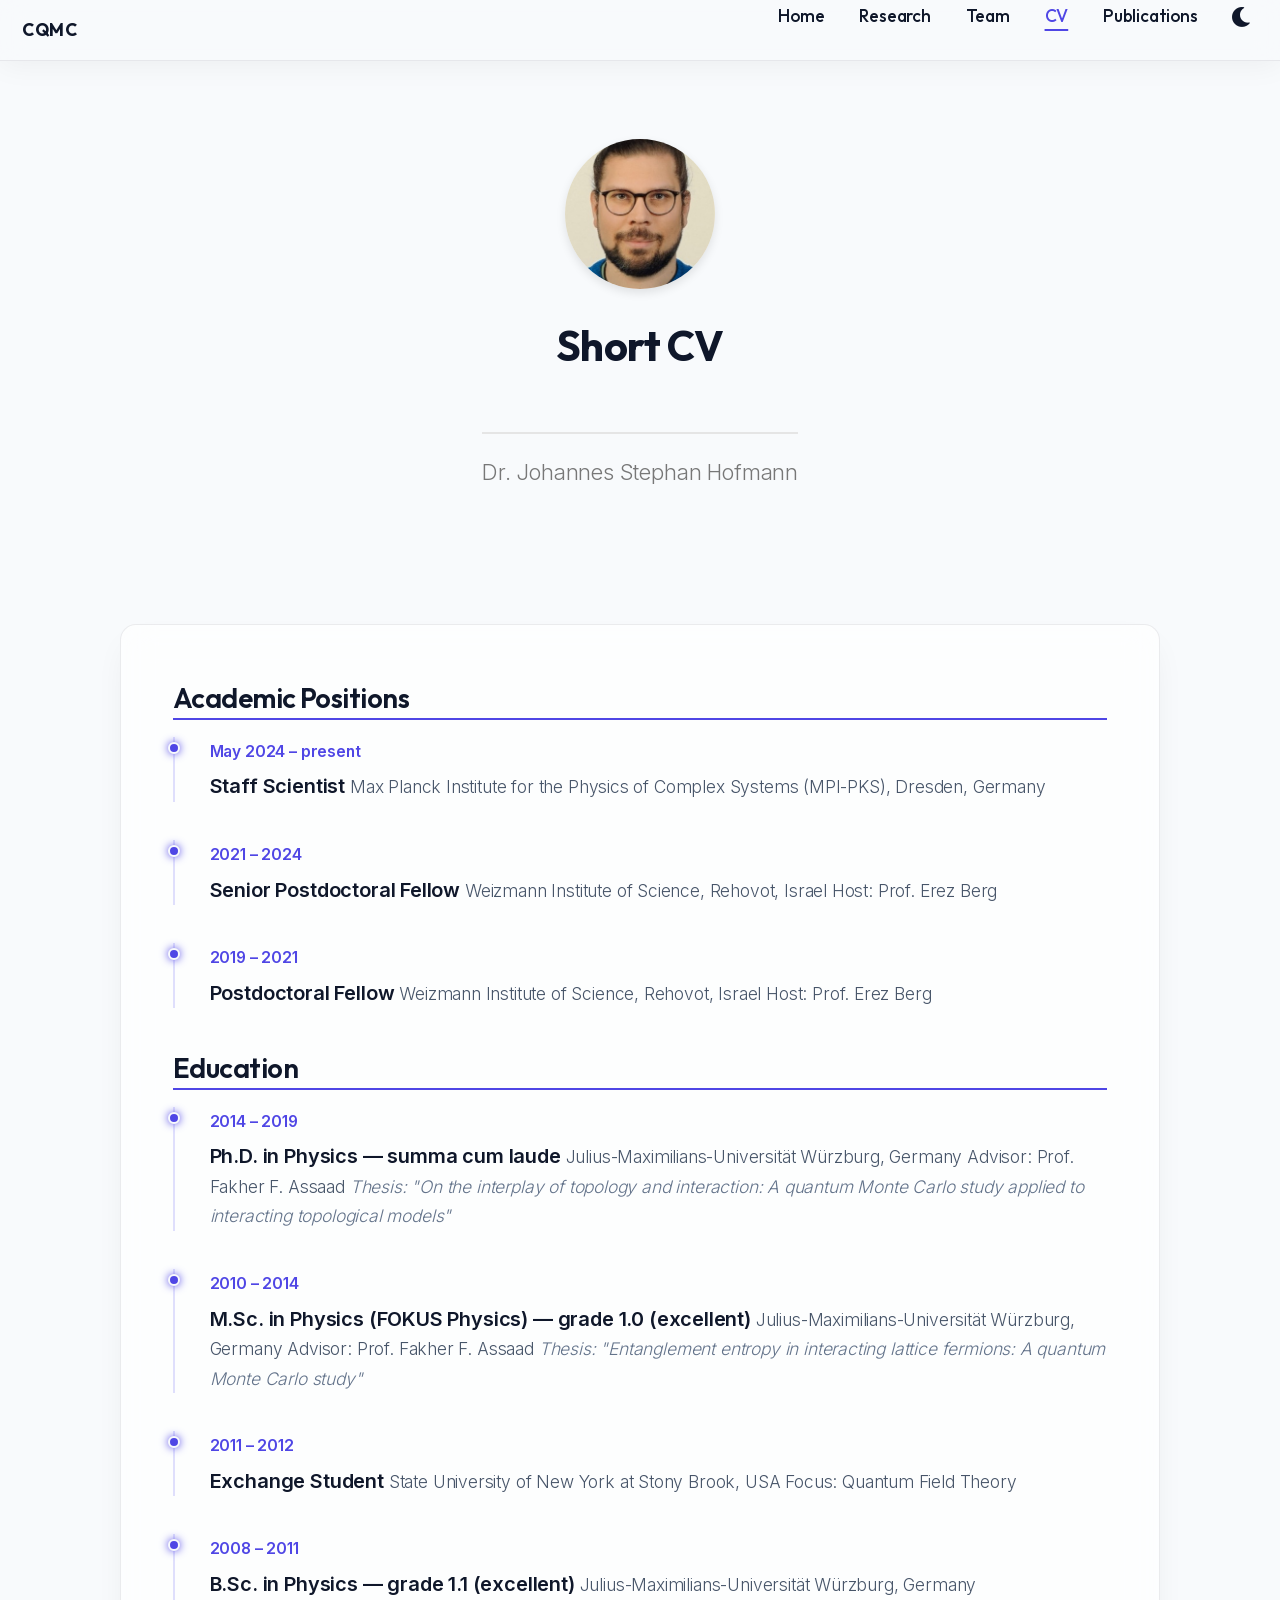
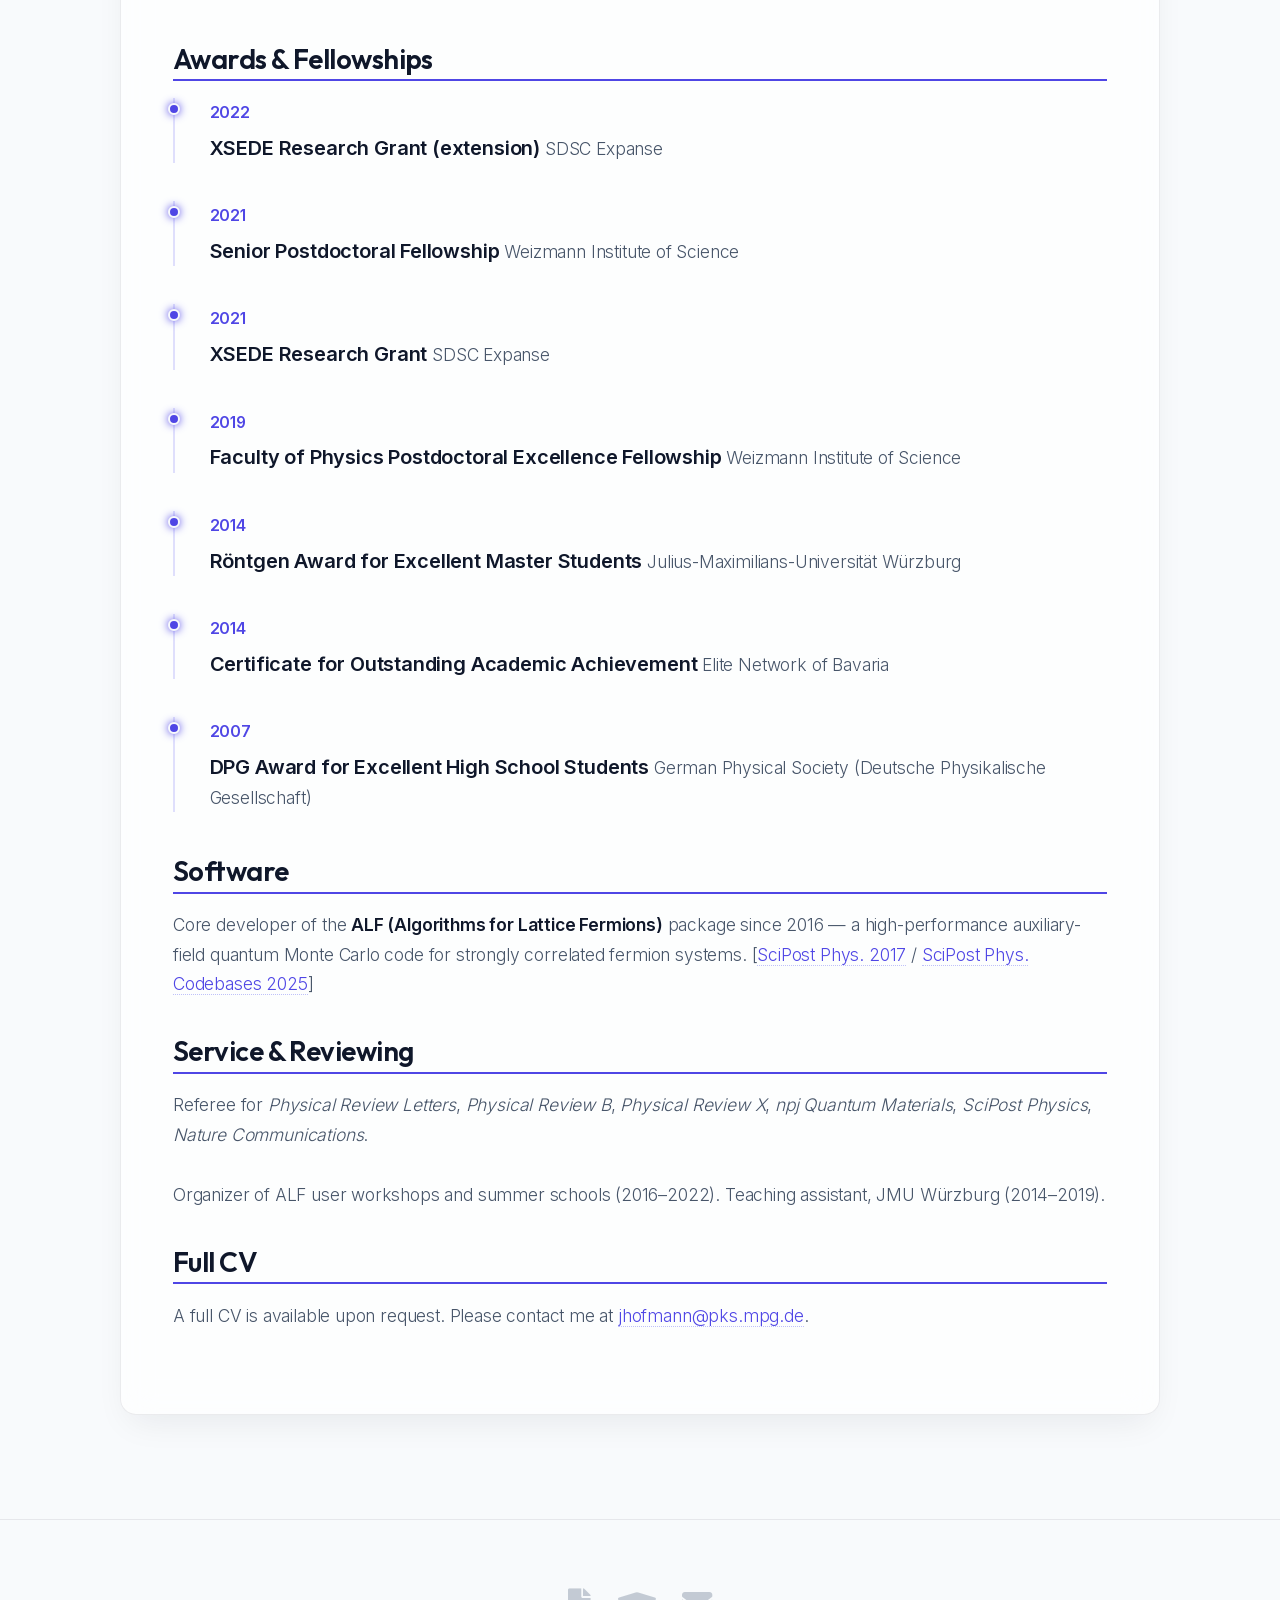
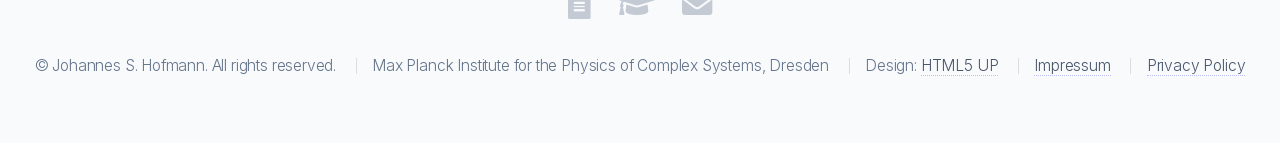
==== cv.html @ 29dae03a "Initial CQMC website" ====
<!DOCTYPE HTML>
<!--
	Alpha by HTML5 UP — adapted for CQMC Group website
-->
<html lang="en">

<head>
    <title>CV — CQMC Group</title>
    <meta charset="utf-8" />
    <meta name="viewport" content="width=device-width, initial-scale=1" />
    <meta name="description" content="Short CV of Dr. Johannes S. Hofmann, Staff Scientist at MPI-PKS Dresden." />
    <link rel="icon" href="images/favicon-32.png" sizes="32x32" />
    <link rel="icon" href="images/favicon-16.png" sizes="16x16" />
    <link rel="apple-touch-icon" href="images/apple-touch-icon.png" />

    <!-- Social preview. og:url and og:image must be ABSOLUTE, so this base has to
         be updated when the site moves to its final address (GitHub Pages). -->
    <link rel="canonical" href="https://www.pks.mpg.de/~jhofmann/cv.html" />
    <meta property="og:type" content="website" />
    <meta property="og:site_name" content="CQMC Group" />
    <meta property="og:locale" content="en_GB" />
    <meta property="og:title" content="CV — CQMC Group" />
    <meta property="og:description" content="Short CV of Dr. Johannes S. Hofmann, Staff Scientist at MPI-PKS Dresden." />
    <meta property="og:url" content="https://www.pks.mpg.de/~jhofmann/cv.html" />
    <meta property="og:image" content="https://www.pks.mpg.de/~jhofmann/images/og-preview.jpg" />
    <meta property="og:image:width" content="1200" />
    <meta property="og:image:height" content="630" />
    <meta property="og:image:alt" content="CQMC — Correlated Quantum Matter Computations, research group of Dr. Johannes S. Hofmann" />
    <meta name="twitter:card" content="summary_large_image" />
    <meta name="twitter:title" content="CV — CQMC Group" />
    <meta name="twitter:description" content="Short CV of Dr. Johannes S. Hofmann, Staff Scientist at MPI-PKS Dresden." />
    <meta name="twitter:image" content="https://www.pks.mpg.de/~jhofmann/images/og-preview.jpg" />

    <link rel="stylesheet" href="assets/css/main.css" />
    <link rel="stylesheet" href="assets/css/custom.css" />
    <script src="assets/js/theme-toggle.js"></script>
    <script src="assets/js/nav-active.js"></script>
</head>

<body class="is-preload">
    <div id="page-wrapper">

        <!-- Header -->
        <header id="header">
            <h1><a href="index.html">CQMC</a></h1>
            <nav id="nav">
                <ul>
                    <li><a href="index.html">Home</a></li>
                    <li><a href="research.html">Research</a></li>
                    <li><a href="team.html">Team</a></li>
                    <li><a href="cv.html">CV</a></li>
                    <li><a href="publications.html">Publications</a></li>
                    <li>
                        <button class="theme-toggle-btn" aria-label="Toggle Theme">
                            <span class="theme-toggle-icon icon solid fa-moon"></span>
                        </button>
                    </li>
                </ul>
            </nav>
        </header>

        <!-- Main -->
        <section id="main" class="container">

            <header class="major">
                <span class="image" style="width: 150px; height: 150px; border-radius: 50%; overflow: hidden; margin: 0 auto 1.5em auto; display: block; box-shadow: 0px 4px 10px rgba(0,0,0,0.1);">
                    <img src="images/Johannes-Hofmann.jpeg" alt="Dr. Johannes S. Hofmann" style="object-fit: cover; width: 100%; height: 100%;" />
                </span>
                <h2>Short CV</h2>
                <p>Dr. Johannes Stephan Hofmann</p>
            </header>

            <section class="box">

                <!-- Positions -->
                <div class="cv-section">
                    <h3>Academic Positions</h3>

                    <div class="cv-entry">
                        <span class="cv-year">May 2024 – present</span>
                        <div class="cv-entry-body">
                            <strong>Staff Scientist</strong>
                            <span>Max Planck Institute for the Physics of Complex Systems (MPI-PKS), Dresden,
                                Germany</span>
                        </div>
                    </div>

                    <div class="cv-entry">
                        <span class="cv-year">2021 – 2024</span>
                        <div class="cv-entry-body">
                            <strong>Senior Postdoctoral Fellow</strong>
                            <span>Weizmann Institute of Science, Rehovot, Israel</span>
                            <span>Host: Prof. Erez Berg</span>
                        </div>
                    </div>

                    <div class="cv-entry">
                        <span class="cv-year">2019 – 2021</span>
                        <div class="cv-entry-body">
                            <strong>Postdoctoral Fellow</strong>
                            <span>Weizmann Institute of Science, Rehovot, Israel</span>
                            <span>Host: Prof. Erez Berg</span>
                        </div>
                    </div>
                </div>

                <!-- Education -->
                <div class="cv-section">
                    <h3>Education</h3>

                    <div class="cv-entry">
                        <span class="cv-year">2014 – 2019</span>
                        <div class="cv-entry-body">
                            <strong>Ph.D. in Physics — summa cum laude</strong>
                            <span>Julius-Maximilians-Universität Würzburg, Germany</span>
                            <span>Advisor: Prof. Fakher F. Assaad</span>
                            <em>Thesis: "On the interplay of topology and interaction: A quantum Monte Carlo study
                                applied to interacting topological models"</em>
                        </div>
                    </div>

                    <div class="cv-entry">
                        <span class="cv-year">2010 – 2014</span>
                        <div class="cv-entry-body">
                            <strong>M.Sc. in Physics (FOKUS Physics) — grade 1.0 (excellent)</strong>
                            <span>Julius-Maximilians-Universität Würzburg, Germany</span>
                            <span>Advisor: Prof. Fakher F. Assaad</span>
                            <em>Thesis: "Entanglement entropy in interacting lattice fermions: A quantum Monte Carlo
                                study"</em>
                        </div>
                    </div>

                    <div class="cv-entry">
                        <span class="cv-year">2011 – 2012</span>
                        <div class="cv-entry-body">
                            <strong>Exchange Student</strong>
                            <span>State University of New York at Stony Brook, USA</span>
                            <span>Focus: Quantum Field Theory</span>
                        </div>
                    </div>

                    <div class="cv-entry">
                        <span class="cv-year">2008 – 2011</span>
                        <div class="cv-entry-body">
                            <strong>B.Sc. in Physics — grade 1.1 (excellent)</strong>
                            <span>Julius-Maximilians-Universität Würzburg, Germany</span>
                        </div>
                    </div>
                </div>

                <!-- Awards & Fellowships -->
                <div class="cv-section">
                    <h3>Awards &amp; Fellowships</h3>

                    <div class="cv-entry">
                        <span class="cv-year">2022</span>
                        <div class="cv-entry-body">
                            <strong>XSEDE Research Grant (extension)</strong>
                            <span>SDSC Expanse</span>
                        </div>
                    </div>

                    <div class="cv-entry">
                        <span class="cv-year">2021</span>
                        <div class="cv-entry-body">
                            <strong>Senior Postdoctoral Fellowship</strong>
                            <span>Weizmann Institute of Science</span>
                        </div>
                    </div>

                    <div class="cv-entry">
                        <span class="cv-year">2021</span>
                        <div class="cv-entry-body">
                            <strong>XSEDE Research Grant</strong>
                            <span>SDSC Expanse</span>
                        </div>
                    </div>

                    <div class="cv-entry">
                        <span class="cv-year">2019</span>
                        <div class="cv-entry-body">
                            <strong>Faculty of Physics Postdoctoral Excellence Fellowship</strong>
                            <span>Weizmann Institute of Science</span>
                        </div>
                    </div>

                    <div class="cv-entry">
                        <span class="cv-year">2014</span>
                        <div class="cv-entry-body">
                            <strong>Röntgen Award for Excellent Master Students</strong>
                            <span>Julius-Maximilians-Universität Würzburg</span>
                        </div>
                    </div>

                    <div class="cv-entry">
                        <span class="cv-year">2014</span>
                        <div class="cv-entry-body">
                            <strong>Certificate for Outstanding Academic Achievement</strong>
                            <span>Elite Network of Bavaria</span>
                        </div>
                    </div>

                    <div class="cv-entry">
                        <span class="cv-year">2007</span>
                        <div class="cv-entry-body">
                            <strong>DPG Award for Excellent High School Students</strong>
                            <span>German Physical Society (Deutsche Physikalische Gesellschaft)</span>
                        </div>
                    </div>
                </div>

                <!-- Software -->
                <div class="cv-section">
                    <h3>Software</h3>
                    <p>Core developer of the <strong>ALF (Algorithms for Lattice Fermions)</strong> package since 2016 —
                        a high-performance auxiliary-field quantum Monte Carlo code for strongly correlated fermion
                        systems.
                        [<a href="https://arxiv.org/abs/1704.00131" target="_blank">SciPost Phys. 2017</a> / <a
                            href="https://arxiv.org/abs/2012.11914" target="_blank">SciPost Phys. Codebases 2025</a>]
                    </p>
                </div>

                <!-- Service -->
                <div class="cv-section">
                    <h3>Service &amp; Reviewing</h3>
                    <p>Referee for <em>Physical Review Letters</em>, <em>Physical Review B</em>, <em>Physical Review
                            X</em>, <em>npj Quantum Materials</em>, <em>SciPost Physics</em>, <em>Nature
                            Communications</em>.</p>
                    <p>Organizer of ALF user workshops and summer schools (2016–2022). Teaching assistant, JMU Würzburg
                        (2014–2019).</p>
                </div>

                <!-- Full CV -->
                <div class="cv-section">
                    <h3>Full CV</h3>
                    <p>A full CV is available upon request. Please contact me at <a
                            href="mailto:jhofmann@pks.mpg.de">jhofmann@pks.mpg.de</a>.</p>
                </div>

            </section>

        </section>

        <!-- Footer -->
        <footer id="footer">
            <ul class="icons">
                <li><a href="https://arxiv.org/a/hofmann_j_2"
                        class="icon solid fa-file-alt" target="_blank"><span class="label">arXiv</span></a></li>
                <li><a href="https://scholar.google.com/citations?user=z5p5AsgAAAAJ"
                        class="icon solid fa-graduation-cap" target="_blank"><span class="label">Google
                            Scholar</span></a></li>
                <li><a href="mailto:jhofmann@pks.mpg.de" class="icon solid fa-envelope"><span
                            class="label">Email</span></a></li>
            </ul>
            <ul class="copyright">
                <li>&copy; Johannes S. Hofmann. All rights reserved.</li>
                <li>Max Planck Institute for the Physics of Complex Systems, Dresden</li>
                <li>Design: <a href="https://html5up.net">HTML5 UP</a></li>
                <li><a href="impressum.html">Impressum</a></li>
                <li><a href="privacy.html">Privacy Policy</a></li>
            </ul>
        </footer>

    </div>

    <!-- Scripts -->
    <script src="assets/js/jquery.min.js"></script>
    <script src="assets/js/jquery.dropotron.min.js"></script>
    <script src="assets/js/jquery.scrollex.min.js"></script>
    <script src="assets/js/browser.min.js"></script>
    <script src="assets/js/breakpoints.min.js"></script>
    <script src="assets/js/util.js"></script>
    <script src="assets/js/main.js"></script>

</body>

</html>
---- assets/css/main.css ----
@import url("fontawesome-all.min.css");
/* Source Sans Pro import removed: it was declared only on `body` below, which
   custom.css overrides with `font-family: 'Inter' !important`, so the font never
   rendered. The remote request leaked visitor IPs to Google for nothing. */

/*
	Alpha by HTML5 UP
	html5up.net | @ajlkn
	Free for personal and commercial use under the CCA 3.0 license (html5up.net/license)
*/

/* Reset */

/* Based on meyerweb.com/eric/tools/css/reset (v2.0 | 20110126 | License: public domain) */

	html, body, div, span, applet, object,
	iframe, h1, h2, h3, h4, h5, h6, p, blockquote,
	pre, a, abbr, acronym, address, big, cite,
	code, del, dfn, em, img, ins, kbd, q, s, samp,
	small, strike, strong, sub, sup, tt, var, b,
	u, i, center, dl, dt, dd, ol, ul, li, fieldset,
	form, label, legend, table, caption, tbody,
	tfoot, thead, tr, th, td, article, aside,
	canvas, details, embed, figure, figcaption,
	footer, header, hgroup, menu, nav, output, ruby,
	section, summary, time, mark, audio, video {
		margin: 0;
		padding: 0;
		border: 0;
		font-size: 100%;
		font: inherit;
		vertical-align: baseline;
	}

	article, aside, details, figcaption, figure,
	footer, header, hgroup, menu, nav, section {
		display: block;
	}

	body {
		line-height: 1;
	}

	ol, ul {
		list-style: none;
	}

	blockquote, q {
		quotes: none;
	}

		blockquote:before, blockquote:after, q:before, q:after {
			content: '';
			content: none;
		}

	table {
		border-collapse: collapse;
		border-spacing: 0;
	}

	body {
		-webkit-text-size-adjust: none;
	}

	mark {
		background-color: transparent;
		color: inherit;
	}

	input::-moz-focus-inner {
		border: 0;
		padding: 0;
	}

	input, select, textarea {
		-moz-appearance: none;
		-webkit-appearance: none;
		-ms-appearance: none;
		appearance: none;
	}

/* Basic */

	@-ms-viewport {
		width: device-width;
	}

	body {
		-ms-overflow-style: scrollbar;
	}

	@media screen and (max-width: 480px) {

		html, body {
			min-width: 320px;
		}

	}

	html {
		box-sizing: border-box;
	}

	*, *:before, *:after {
		box-sizing: inherit;
	}

	body {
		background: #f5f5f5;
	}

	body, input, select, textarea {
		color: #777;
		font-family: "Source Sans Pro", sans-serif;
		font-size: 16pt;
		font-weight: 300;
		line-height: 1.65em;
		letter-spacing: -0.015em;
	}

	a {
		-moz-transition: color 0.2s ease-in-out, border-bottom-color 0.2s ease-in-out;
		-webkit-transition: color 0.2s ease-in-out, border-bottom-color 0.2s ease-in-out;
		-ms-transition: color 0.2s ease-in-out, border-bottom-color 0.2s ease-in-out;
		transition: color 0.2s ease-in-out, border-bottom-color 0.2s ease-in-out;
		border-bottom: dotted 1px;
		color: #e89980;
		text-decoration: none;
	}

		a:hover {
			border-bottom-color: transparent;
		}

	strong, b {
		color: #646464;
		font-weight: 400;
	}

	em, i {
		font-style: italic;
	}

	p {
		margin: 0 0 2em 0;
	}

	h1, h2, h3, h4, h5, h6 {
		color: #646464;
		font-weight: 300;
		line-height: 1em;
		margin: 0 0 0.5em 0;
	}

		h1 a, h2 a, h3 a, h4 a, h5 a, h6 a {
			color: inherit;
			text-decoration: none;
		}

	h2 {
		font-size: 2.25em;
		line-height: 1.5em;
		letter-spacing: -0.035em;
	}

	h3 {
		font-size: 1.75em;
		line-height: 1.5em;
		letter-spacing: -0.025em;
	}

	h4 {
		font-size: 1.1em;
		line-height: 1.5em;
		letter-spacing: 0;
	}

	h5 {
		font-size: 0.9em;
		line-height: 1.5em;
		letter-spacing: 0;
	}

	h6 {
		font-size: 0.7em;
		line-height: 1.5em;
		letter-spacing: 0;
	}

	sub {
		font-size: 0.8em;
		position: relative;
		top: 0.5em;
	}

	sup {
		font-size: 0.8em;
		position: relative;
		top: -0.5em;
	}

	hr {
		border: 0;
		border-bottom: solid 2px #e5e5e5;
		margin: 2em 0;
	}

		hr.major {
			margin: 3em 0;
		}

	blockquote {
		border-left: solid 4px #e5e5e5;
		font-style: italic;
		margin: 0 0 2em 0;
		padding: 0.5em 0 0.5em 2em;
	}

	pre {
		-webkit-overflow-scrolling: touch;
		background: #f8f8f8;
		border-radius: 6px;
		border: solid 1px #e5e5e5;
		font-family: monospace;
		font-size: 0.9em;
		line-height: 1.75em;
		margin: 0 0 2em 0;
		overflow-x: auto;
		padding: 1em 1.5em;
	}

	code {
		background: #f8f8f8;
		border-radius: 6px;
		border: solid 1px #e5e5e5;
		font-family: monospace;
		font-size: 0.9em;
		margin: 0 0.25em;
		padding: 0.25em 0.65em;
	}

	.align-left {
		text-align: left;
	}

	.align-center {
		text-align: center;
	}

	.align-right {
		text-align: right;
	}

/* Row */

	.row {
		display: flex;
		flex-wrap: wrap;
		box-sizing: border-box;
		align-items: stretch;
	}

		.row > * {
			box-sizing: border-box;
		}

		.row.gtr-uniform > * > :last-child {
			margin-bottom: 0;
		}

		.row.aln-left {
			justify-content: flex-start;
		}

		.row.aln-center {
			justify-content: center;
		}

		.row.aln-right {
			justify-content: flex-end;
		}

		.row.aln-top {
			align-items: flex-start;
		}

		.row.aln-middle {
			align-items: center;
		}

		.row.aln-bottom {
			align-items: flex-end;
		}

		.row > .imp {
			order: -1;
		}

		.row > .col-1 {
			width: 8.33333%;
		}

		.row > .off-1 {
			margin-left: 8.33333%;
		}

		.row > .col-2 {
			width: 16.66667%;
		}

		.row > .off-2 {
			margin-left: 16.66667%;
		}

		.row > .col-3 {
			width: 25%;
		}

		.row > .off-3 {
			margin-left: 25%;
		}

		.row > .col-4 {
			width: 33.33333%;
		}

		.row > .off-4 {
			margin-left: 33.33333%;
		}

		.row > .col-5 {
			width: 41.66667%;
		}

		.row > .off-5 {
			margin-left: 41.66667%;
		}

		.row > .col-6 {
			width: 50%;
		}

		.row > .off-6 {
			margin-left: 50%;
		}

		.row > .col-7 {
			width: 58.33333%;
		}

		.row > .off-7 {
			margin-left: 58.33333%;
		}

		.row > .col-8 {
			width: 66.66667%;
		}

		.row > .off-8 {
			margin-left: 66.66667%;
		}

		.row > .col-9 {
			width: 75%;
		}

		.row > .off-9 {
			margin-left: 75%;
		}

		.row > .col-10 {
			width: 83.33333%;
		}

		.row > .off-10 {
			margin-left: 83.33333%;
		}

		.row > .col-11 {
			width: 91.66667%;
		}

		.row > .off-11 {
			margin-left: 91.66667%;
		}

		.row > .col-12 {
			width: 100%;
		}

		.row > .off-12 {
			margin-left: 100%;
		}

		.row.gtr-0 {
			margin-top: 0;
			margin-left: 0em;
		}

			.row.gtr-0 > * {
				padding: 0 0 0 0em;
			}

			.row.gtr-0.gtr-uniform {
				margin-top: 0em;
			}

				.row.gtr-0.gtr-uniform > * {
					padding-top: 0em;
				}

		.row.gtr-25 {
			margin-top: 0;
			margin-left: -0.5em;
		}

			.row.gtr-25 > * {
				padding: 0 0 0 0.5em;
			}

			.row.gtr-25.gtr-uniform {
				margin-top: -0.5em;
			}

				.row.gtr-25.gtr-uniform > * {
					padding-top: 0.5em;
				}

		.row.gtr-50 {
			margin-top: 0;
			margin-left: -1em;
		}

			.row.gtr-50 > * {
				padding: 0 0 0 1em;
			}

			.row.gtr-50.gtr-uniform {
				margin-top: -1em;
			}

				.row.gtr-50.gtr-uniform > * {
					padding-top: 1em;
				}

		.row {
			margin-top: 0;
			margin-left: -2em;
		}

			.row > * {
				padding: 0 0 0 2em;
			}

			.row.gtr-uniform {
				margin-top: -2em;
			}

				.row.gtr-uniform > * {
					padding-top: 2em;
				}

		.row.gtr-150 {
			margin-top: 0;
			margin-left: -3em;
		}

			.row.gtr-150 > * {
				padding: 0 0 0 3em;
			}

			.row.gtr-150.gtr-uniform {
				margin-top: -3em;
			}

				.row.gtr-150.gtr-uniform > * {
					padding-top: 3em;
				}

		.row.gtr-200 {
			margin-top: 0;
			margin-left: -4em;
		}

			.row.gtr-200 > * {
				padding: 0 0 0 4em;
			}

			.row.gtr-200.gtr-uniform {
				margin-top: -4em;
			}

				.row.gtr-200.gtr-uniform > * {
					padding-top: 4em;
				}

		@media screen and (max-width: 1680px) {

			.row {
				display: flex;
				flex-wrap: wrap;
				box-sizing: border-box;
				align-items: stretch;
			}

				.row > * {
					box-sizing: border-box;
				}

				.row.gtr-uniform > * > :last-child {
					margin-bottom: 0;
				}

				.row.aln-left {
					justify-content: flex-start;
				}

				.row.aln-center {
					justify-content: center;
				}

				.row.aln-right {
					justify-content: flex-end;
				}

				.row.aln-top {
					align-items: flex-start;
				}

				.row.aln-middle {
					align-items: center;
				}

				.row.aln-bottom {
					align-items: flex-end;
				}

				.row > .imp-wide {
					order: -1;
				}

				.row > .col-1-wide {
					width: 8.33333%;
				}

				.row > .off-1-wide {
					margin-left: 8.33333%;
				}

				.row > .col-2-wide {
					width: 16.66667%;
				}

				.row > .off-2-wide {
					margin-left: 16.66667%;
				}

				.row > .col-3-wide {
					width: 25%;
				}

				.row > .off-3-wide {
					margin-left: 25%;
				}

				.row > .col-4-wide {
					width: 33.33333%;
				}

				.row > .off-4-wide {
					margin-left: 33.33333%;
				}

				.row > .col-5-wide {
					width: 41.66667%;
				}

				.row > .off-5-wide {
					margin-left: 41.66667%;
				}

				.row > .col-6-wide {
					width: 50%;
				}

				.row > .off-6-wide {
					margin-left: 50%;
				}

				.row > .col-7-wide {
					width: 58.33333%;
				}

				.row > .off-7-wide {
					margin-left: 58.33333%;
				}

				.row > .col-8-wide {
					width: 66.66667%;
				}

				.row > .off-8-wide {
					margin-left: 66.66667%;
				}

				.row > .col-9-wide {
					width: 75%;
				}

				.row > .off-9-wide {
					margin-left: 75%;
				}

				.row > .col-10-wide {
					width: 83.33333%;
				}

				.row > .off-10-wide {
					margin-left: 83.33333%;
				}

				.row > .col-11-wide {
					width: 91.66667%;
				}

				.row > .off-11-wide {
					margin-left: 91.66667%;
				}

				.row > .col-12-wide {
					width: 100%;
				}

				.row > .off-12-wide {
					margin-left: 100%;
				}

				.row.gtr-0 {
					margin-top: 0;
					margin-left: 0em;
				}

					.row.gtr-0 > * {
						padding: 0 0 0 0em;
					}

					.row.gtr-0.gtr-uniform {
						margin-top: 0em;
					}

						.row.gtr-0.gtr-uniform > * {
							padding-top: 0em;
						}

				.row.gtr-25 {
					margin-top: 0;
					margin-left: -0.5em;
				}

					.row.gtr-25 > * {
						padding: 0 0 0 0.5em;
					}

					.row.gtr-25.gtr-uniform {
						margin-top: -0.5em;
					}

						.row.gtr-25.gtr-uniform > * {
							padding-top: 0.5em;
						}

				.row.gtr-50 {
					margin-top: 0;
					margin-left: -1em;
				}

					.row.gtr-50 > * {
						padding: 0 0 0 1em;
					}

					.row.gtr-50.gtr-uniform {
						margin-top: -1em;
					}

						.row.gtr-50.gtr-uniform > * {
							padding-top: 1em;
						}

				.row {
					margin-top: 0;
					margin-left: -2em;
				}

					.row > * {
						padding: 0 0 0 2em;
					}

					.row.gtr-uniform {
						margin-top: -2em;
					}

						.row.gtr-uniform > * {
							padding-top: 2em;
						}

				.row.gtr-150 {
					margin-top: 0;
					margin-left: -3em;
				}

					.row.gtr-150 > * {
						padding: 0 0 0 3em;
					}

					.row.gtr-150.gtr-uniform {
						margin-top: -3em;
					}

						.row.gtr-150.gtr-uniform > * {
							padding-top: 3em;
						}

				.row.gtr-200 {
					margin-top: 0;
					margin-left: -4em;
				}

					.row.gtr-200 > * {
						padding: 0 0 0 4em;
					}

					.row.gtr-200.gtr-uniform {
						margin-top: -4em;
					}

						.row.gtr-200.gtr-uniform > * {
							padding-top: 4em;
						}

		}

		@media screen and (max-width: 1280px) {

			.row {
				display: flex;
				flex-wrap: wrap;
				box-sizing: border-box;
				align-items: stretch;
			}

				.row > * {
					box-sizing: border-box;
				}

				.row.gtr-uniform > * > :last-child {
					margin-bottom: 0;
				}

				.row.aln-left {
					justify-content: flex-start;
				}

				.row.aln-center {
					justify-content: center;
				}

				.row.aln-right {
					justify-content: flex-end;
				}

				.row.aln-top {
					align-items: flex-start;
				}

				.row.aln-middle {
					align-items: center;
				}

				.row.aln-bottom {
					align-items: flex-end;
				}

				.row > .imp-normal {
					order: -1;
				}

				.row > .col-1-normal {
					width: 8.33333%;
				}

				.row > .off-1-normal {
					margin-left: 8.33333%;
				}

				.row > .col-2-normal {
					width: 16.66667%;
				}

				.row > .off-2-normal {
					margin-left: 16.66667%;
				}

				.row > .col-3-normal {
					width: 25%;
				}

				.row > .off-3-normal {
					margin-left: 25%;
				}

				.row > .col-4-normal {
					width: 33.33333%;
				}

				.row > .off-4-normal {
					margin-left: 33.33333%;
				}

				.row > .col-5-normal {
					width: 41.66667%;
				}

				.row > .off-5-normal {
					margin-left: 41.66667%;
				}

				.row > .col-6-normal {
					width: 50%;
				}

				.row > .off-6-normal {
					margin-left: 50%;
				}

				.row > .col-7-normal {
					width: 58.33333%;
				}

				.row > .off-7-normal {
					margin-left: 58.33333%;
				}

				.row > .col-8-normal {
					width: 66.66667%;
				}

				.row > .off-8-normal {
					margin-left: 66.66667%;
				}

				.row > .col-9-normal {
					width: 75%;
				}

				.row > .off-9-normal {
					margin-left: 75%;
				}

				.row > .col-10-normal {
					width: 83.33333%;
				}

				.row > .off-10-normal {
					margin-left: 83.33333%;
				}

				.row > .col-11-normal {
					width: 91.66667%;
				}

				.row > .off-11-normal {
					margin-left: 91.66667%;
				}

				.row > .col-12-normal {
					width: 100%;
				}

				.row > .off-12-normal {
					margin-left: 100%;
				}

				.row.gtr-0 {
					margin-top: 0;
					margin-left: 0em;
				}

					.row.gtr-0 > * {
						padding: 0 0 0 0em;
					}

					.row.gtr-0.gtr-uniform {
						margin-top: 0em;
					}

						.row.gtr-0.gtr-uniform > * {
							padding-top: 0em;
						}

				.row.gtr-25 {
					margin-top: 0;
					margin-left: -0.5em;
				}

					.row.gtr-25 > * {
						padding: 0 0 0 0.5em;
					}

					.row.gtr-25.gtr-uniform {
						margin-top: -0.5em;
					}

						.row.gtr-25.gtr-uniform > * {
							padding-top: 0.5em;
						}

				.row.gtr-50 {
					margin-top: 0;
					margin-left: -1em;
				}

					.row.gtr-50 > * {
						padding: 0 0 0 1em;
					}

					.row.gtr-50.gtr-uniform {
						margin-top: -1em;
					}

						.row.gtr-50.gtr-uniform > * {
							padding-top: 1em;
						}

				.row {
					margin-top: 0;
					margin-left: -2em;
				}

					.row > * {
						padding: 0 0 0 2em;
					}

					.row.gtr-uniform {
						margin-top: -2em;
					}

						.row.gtr-uniform > * {
							padding-top: 2em;
						}

				.row.gtr-150 {
					margin-top: 0;
					margin-left: -3em;
				}

					.row.gtr-150 > * {
						padding: 0 0 0 3em;
					}

					.row.gtr-150.gtr-uniform {
						margin-top: -3em;
					}

						.row.gtr-150.gtr-uniform > * {
							padding-top: 3em;
						}

				.row.gtr-200 {
					margin-top: 0;
					margin-left: -4em;
				}

					.row.gtr-200 > * {
						padding: 0 0 0 4em;
					}

					.row.gtr-200.gtr-uniform {
						margin-top: -4em;
					}

						.row.gtr-200.gtr-uniform > * {
							padding-top: 4em;
						}

		}

		@media screen and (max-width: 980px) {

			.row {
				display: flex;
				flex-wrap: wrap;
				box-sizing: border-box;
				align-items: stretch;
			}

				.row > * {
					box-sizing: border-box;
				}

				.row.gtr-uniform > * > :last-child {
					margin-bottom: 0;
				}

				.row.aln-left {
					justify-content: flex-start;
				}

				.row.aln-center {
					justify-content: center;
				}

				.row.aln-right {
					justify-content: flex-end;
				}

				.row.aln-top {
					align-items: flex-start;
				}

				.row.aln-middle {
					align-items: center;
				}

				.row.aln-bottom {
					align-items: flex-end;
				}

				.row > .imp-narrow {
					order: -1;
				}

				.row > .col-1-narrow {
					width: 8.33333%;
				}

				.row > .off-1-narrow {
					margin-left: 8.33333%;
				}

				.row > .col-2-narrow {
					width: 16.66667%;
				}

				.row > .off-2-narrow {
					margin-left: 16.66667%;
				}

				.row > .col-3-narrow {
					width: 25%;
				}

				.row > .off-3-narrow {
					margin-left: 25%;
				}

				.row > .col-4-narrow {
					width: 33.33333%;
				}

				.row > .off-4-narrow {
					margin-left: 33.33333%;
				}

				.row > .col-5-narrow {
					width: 41.66667%;
				}

				.row > .off-5-narrow {
					margin-left: 41.66667%;
				}

				.row > .col-6-narrow {
					width: 50%;
				}

				.row > .off-6-narrow {
					margin-left: 50%;
				}

				.row > .col-7-narrow {
					width: 58.33333%;
				}

				.row > .off-7-narrow {
					margin-left: 58.33333%;
				}

				.row > .col-8-narrow {
					width: 66.66667%;
				}

				.row > .off-8-narrow {
					margin-left: 66.66667%;
				}

				.row > .col-9-narrow {
					width: 75%;
				}

				.row > .off-9-narrow {
					margin-left: 75%;
				}

				.row > .col-10-narrow {
					width: 83.33333%;
				}

				.row > .off-10-narrow {
					margin-left: 83.33333%;
				}

				.row > .col-11-narrow {
					width: 91.66667%;
				}

				.row > .off-11-narrow {
					margin-left: 91.66667%;
				}

				.row > .col-12-narrow {
					width: 100%;
				}

				.row > .off-12-narrow {
					margin-left: 100%;
				}

				.row.gtr-0 {
					margin-top: 0;
					margin-left: 0em;
				}

					.row.gtr-0 > * {
						padding: 0 0 0 0em;
					}

					.row.gtr-0.gtr-uniform {
						margin-top: 0em;
					}

						.row.gtr-0.gtr-uniform > * {
							padding-top: 0em;
						}

				.row.gtr-25 {
					margin-top: 0;
					margin-left: -0.5em;
				}

					.row.gtr-25 > * {
						padding: 0 0 0 0.5em;
					}

					.row.gtr-25.gtr-uniform {
						margin-top: -0.5em;
					}

						.row.gtr-25.gtr-uniform > * {
							padding-top: 0.5em;
						}

				.row.gtr-50 {
					margin-top: 0;
					margin-left: -1em;
				}

					.row.gtr-50 > * {
						padding: 0 0 0 1em;
					}

					.row.gtr-50.gtr-uniform {
						margin-top: -1em;
					}

						.row.gtr-50.gtr-uniform > * {
							padding-top: 1em;
						}

				.row {
					margin-top: 0;
					margin-left: -2em;
				}

					.row > * {
						padding: 0 0 0 2em;
					}

					.row.gtr-uniform {
						margin-top: -2em;
					}

						.row.gtr-uniform > * {
							padding-top: 2em;
						}

				.row.gtr-150 {
					margin-top: 0;
					margin-left: -3em;
				}

					.row.gtr-150 > * {
						padding: 0 0 0 3em;
					}

					.row.gtr-150.gtr-uniform {
						margin-top: -3em;
					}

						.row.gtr-150.gtr-uniform > * {
							padding-top: 3em;
						}

				.row.gtr-200 {
					margin-top: 0;
					margin-left: -4em;
				}

					.row.gtr-200 > * {
						padding: 0 0 0 4em;
					}

					.row.gtr-200.gtr-uniform {
						margin-top: -4em;
					}

						.row.gtr-200.gtr-uniform > * {
							padding-top: 4em;
						}

		}

		@media screen and (max-width: 840px) {

			.row {
				display: flex;
				flex-wrap: wrap;
				box-sizing: border-box;
				align-items: stretch;
			}

				.row > * {
					box-sizing: border-box;
				}

				.row.gtr-uniform > * > :last-child {
					margin-bottom: 0;
				}

				.row.aln-left {
					justify-content: flex-start;
				}

				.row.aln-center {
					justify-content: center;
				}

				.row.aln-right {
					justify-content: flex-end;
				}

				.row.aln-top {
					align-items: flex-start;
				}

				.row.aln-middle {
					align-items: center;
				}

				.row.aln-bottom {
					align-items: flex-end;
				}

				.row > .imp-narrower {
					order: -1;
				}

				.row > .col-1-narrower {
					width: 8.33333%;
				}

				.row > .off-1-narrower {
					margin-left: 8.33333%;
				}

				.row > .col-2-narrower {
					width: 16.66667%;
				}

				.row > .off-2-narrower {
					margin-left: 16.66667%;
				}

				.row > .col-3-narrower {
					width: 25%;
				}

				.row > .off-3-narrower {
					margin-left: 25%;
				}

				.row > .col-4-narrower {
					width: 33.33333%;
				}

				.row > .off-4-narrower {
					margin-left: 33.33333%;
				}

				.row > .col-5-narrower {
					width: 41.66667%;
				}

				.row > .off-5-narrower {
					margin-left: 41.66667%;
				}

				.row > .col-6-narrower {
					width: 50%;
				}

				.row > .off-6-narrower {
					margin-left: 50%;
				}

				.row > .col-7-narrower {
					width: 58.33333%;
				}

				.row > .off-7-narrower {
					margin-left: 58.33333%;
				}

				.row > .col-8-narrower {
					width: 66.66667%;
				}

				.row > .off-8-narrower {
					margin-left: 66.66667%;
				}

				.row > .col-9-narrower {
					width: 75%;
				}

				.row > .off-9-narrower {
					margin-left: 75%;
				}

				.row > .col-10-narrower {
					width: 83.33333%;
				}

				.row > .off-10-narrower {
					margin-left: 83.33333%;
				}

				.row > .col-11-narrower {
					width: 91.66667%;
				}

				.row > .off-11-narrower {
					margin-left: 91.66667%;
				}

				.row > .col-12-narrower {
					width: 100%;
				}

				.row > .off-12-narrower {
					margin-left: 100%;
				}

				.row.gtr-0 {
					margin-top: 0;
					margin-left: 0em;
				}

					.row.gtr-0 > * {
						padding: 0 0 0 0em;
					}

					.row.gtr-0.gtr-uniform {
						margin-top: 0em;
					}

						.row.gtr-0.gtr-uniform > * {
							padding-top: 0em;
						}

				.row.gtr-25 {
					margin-top: 0;
					margin-left: -0.5em;
				}

					.row.gtr-25 > * {
						padding: 0 0 0 0.5em;
					}

					.row.gtr-25.gtr-uniform {
						margin-top: -0.5em;
					}

						.row.gtr-25.gtr-uniform > * {
							padding-top: 0.5em;
						}

				.row.gtr-50 {
					margin-top: 0;
					margin-left: -1em;
				}

					.row.gtr-50 > * {
						padding: 0 0 0 1em;
					}

					.row.gtr-50.gtr-uniform {
						margin-top: -1em;
					}

						.row.gtr-50.gtr-uniform > * {
							padding-top: 1em;
						}

				.row {
					margin-top: 0;
					margin-left: -2em;
				}

					.row > * {
						padding: 0 0 0 2em;
					}

					.row.gtr-uniform {
						margin-top: -2em;
					}

						.row.gtr-uniform > * {
							padding-top: 2em;
						}

				.row.gtr-150 {
					margin-top: 0;
					margin-left: -3em;
				}

					.row.gtr-150 > * {
						padding: 0 0 0 3em;
					}

					.row.gtr-150.gtr-uniform {
						margin-top: -3em;
					}

						.row.gtr-150.gtr-uniform > * {
							padding-top: 3em;
						}

				.row.gtr-200 {
					margin-top: 0;
					margin-left: -4em;
				}

					.row.gtr-200 > * {
						padding: 0 0 0 4em;
					}

					.row.gtr-200.gtr-uniform {
						margin-top: -4em;
					}

						.row.gtr-200.gtr-uniform > * {
							padding-top: 4em;
						}

		}

		@media screen and (max-width: 736px) {

			.row {
				display: flex;
				flex-wrap: wrap;
				box-sizing: border-box;
				align-items: stretch;
			}

				.row > * {
					box-sizing: border-box;
				}

				.row.gtr-uniform > * > :last-child {
					margin-bottom: 0;
				}

				.row.aln-left {
					justify-content: flex-start;
				}

				.row.aln-center {
					justify-content: center;
				}

				.row.aln-right {
					justify-content: flex-end;
				}

				.row.aln-top {
					align-items: flex-start;
				}

				.row.aln-middle {
					align-items: center;
				}

				.row.aln-bottom {
					align-items: flex-end;
				}

				.row > .imp-mobile {
					order: -1;
				}

				.row > .col-1-mobile {
					width: 8.33333%;
				}

				.row > .off-1-mobile {
					margin-left: 8.33333%;
				}

				.row > .col-2-mobile {
					width: 16.66667%;
				}

				.row > .off-2-mobile {
					margin-left: 16.66667%;
				}

				.row > .col-3-mobile {
					width: 25%;
				}

				.row > .off-3-mobile {
					margin-left: 25%;
				}

				.row > .col-4-mobile {
					width: 33.33333%;
				}

				.row > .off-4-mobile {
					margin-left: 33.33333%;
				}

				.row > .col-5-mobile {
					width: 41.66667%;
				}

				.row > .off-5-mobile {
					margin-left: 41.66667%;
				}

				.row > .col-6-mobile {
					width: 50%;
				}

				.row > .off-6-mobile {
					margin-left: 50%;
				}

				.row > .col-7-mobile {
					width: 58.33333%;
				}

				.row > .off-7-mobile {
					margin-left: 58.33333%;
				}

				.row > .col-8-mobile {
					width: 66.66667%;
				}

				.row > .off-8-mobile {
					margin-left: 66.66667%;
				}

				.row > .col-9-mobile {
					width: 75%;
				}

				.row > .off-9-mobile {
					margin-left: 75%;
				}

				.row > .col-10-mobile {
					width: 83.33333%;
				}

				.row > .off-10-mobile {
					margin-left: 83.33333%;
				}

				.row > .col-11-mobile {
					width: 91.66667%;
				}

				.row > .off-11-mobile {
					margin-left: 91.66667%;
				}

				.row > .col-12-mobile {
					width: 100%;
				}

				.row > .off-12-mobile {
					margin-left: 100%;
				}

				.row.gtr-0 {
					margin-top: 0;
					margin-left: 0em;
				}

					.row.gtr-0 > * {
						padding: 0 0 0 0em;
					}

					.row.gtr-0.gtr-uniform {
						margin-top: 0em;
					}

						.row.gtr-0.gtr-uniform > * {
							padding-top: 0em;
						}

				.row.gtr-25 {
					margin-top: 0;
					margin-left: -0.5em;
				}

					.row.gtr-25 > * {
						padding: 0 0 0 0.5em;
					}

					.row.gtr-25.gtr-uniform {
						margin-top: -0.5em;
					}

						.row.gtr-25.gtr-uniform > * {
							padding-top: 0.5em;
						}

				.row.gtr-50 {
					margin-top: 0;
					margin-left: -1em;
				}

					.row.gtr-50 > * {
						padding: 0 0 0 1em;
					}

					.row.gtr-50.gtr-uniform {
						margin-top: -1em;
					}

						.row.gtr-50.gtr-uniform > * {
							padding-top: 1em;
						}

				.row {
					margin-top: 0;
					margin-left: -2em;
				}

					.row > * {
						padding: 0 0 0 2em;
					}

					.row.gtr-uniform {
						margin-top: -2em;
					}

						.row.gtr-uniform > * {
							padding-top: 2em;
						}

				.row.gtr-150 {
					margin-top: 0;
					margin-left: -3em;
				}

					.row.gtr-150 > * {
						padding: 0 0 0 3em;
					}

					.row.gtr-150.gtr-uniform {
						margin-top: -3em;
					}

						.row.gtr-150.gtr-uniform > * {
							padding-top: 3em;
						}

				.row.gtr-200 {
					margin-top: 0;
					margin-left: -4em;
				}

					.row.gtr-200 > * {
						padding: 0 0 0 4em;
					}

					.row.gtr-200.gtr-uniform {
						margin-top: -4em;
					}

						.row.gtr-200.gtr-uniform > * {
							padding-top: 4em;
						}

		}

		@media screen and (max-width: 480px) {

			.row {
				display: flex;
				flex-wrap: wrap;
				box-sizing: border-box;
				align-items: stretch;
			}

				.row > * {
					box-sizing: border-box;
				}

				.row.gtr-uniform > * > :last-child {
					margin-bottom: 0;
				}

				.row.aln-left {
					justify-content: flex-start;
				}

				.row.aln-center {
					justify-content: center;
				}

				.row.aln-right {
					justify-content: flex-end;
				}

				.row.aln-top {
					align-items: flex-start;
				}

				.row.aln-middle {
					align-items: center;
				}

				.row.aln-bottom {
					align-items: flex-end;
				}

				.row > .imp-mobilep {
					order: -1;
				}

				.row > .col-1-mobilep {
					width: 8.33333%;
				}

				.row > .off-1-mobilep {
					margin-left: 8.33333%;
				}

				.row > .col-2-mobilep {
					width: 16.66667%;
				}

				.row > .off-2-mobilep {
					margin-left: 16.66667%;
				}

				.row > .col-3-mobilep {
					width: 25%;
				}

				.row > .off-3-mobilep {
					margin-left: 25%;
				}

				.row > .col-4-mobilep {
					width: 33.33333%;
				}

				.row > .off-4-mobilep {
					margin-left: 33.33333%;
				}

				.row > .col-5-mobilep {
					width: 41.66667%;
				}

				.row > .off-5-mobilep {
					margin-left: 41.66667%;
				}

				.row > .col-6-mobilep {
					width: 50%;
				}

				.row > .off-6-mobilep {
					margin-left: 50%;
				}

				.row > .col-7-mobilep {
					width: 58.33333%;
				}

				.row > .off-7-mobilep {
					margin-left: 58.33333%;
				}

				.row > .col-8-mobilep {
					width: 66.66667%;
				}

				.row > .off-8-mobilep {
					margin-left: 66.66667%;
				}

				.row > .col-9-mobilep {
					width: 75%;
				}

				.row > .off-9-mobilep {
					margin-left: 75%;
				}

				.row > .col-10-mobilep {
					width: 83.33333%;
				}

				.row > .off-10-mobilep {
					margin-left: 83.33333%;
				}

				.row > .col-11-mobilep {
					width: 91.66667%;
				}

				.row > .off-11-mobilep {
					margin-left: 91.66667%;
				}

				.row > .col-12-mobilep {
					width: 100%;
				}

				.row > .off-12-mobilep {
					margin-left: 100%;
				}

				.row.gtr-0 {
					margin-top: 0;
					margin-left: 0em;
				}

					.row.gtr-0 > * {
						padding: 0 0 0 0em;
					}

					.row.gtr-0.gtr-uniform {
						margin-top: 0em;
					}

						.row.gtr-0.gtr-uniform > * {
							padding-top: 0em;
						}

				.row.gtr-25 {
					margin-top: 0;
					margin-left: -0.5em;
				}

					.row.gtr-25 > * {
						padding: 0 0 0 0.5em;
					}

					.row.gtr-25.gtr-uniform {
						margin-top: -0.5em;
					}

						.row.gtr-25.gtr-uniform > * {
							padding-top: 0.5em;
						}

				.row.gtr-50 {
					margin-top: 0;
					margin-left: -1em;
				}

					.row.gtr-50 > * {
						padding: 0 0 0 1em;
					}

					.row.gtr-50.gtr-uniform {
						margin-top: -1em;
					}

						.row.gtr-50.gtr-uniform > * {
							padding-top: 1em;
						}

				.row {
					margin-top: 0;
					margin-left: -2em;
				}

					.row > * {
						padding: 0 0 0 2em;
					}

					.row.gtr-uniform {
						margin-top: -2em;
					}

						.row.gtr-uniform > * {
							padding-top: 2em;
						}

				.row.gtr-150 {
					margin-top: 0;
					margin-left: -3em;
				}

					.row.gtr-150 > * {
						padding: 0 0 0 3em;
					}

					.row.gtr-150.gtr-uniform {
						margin-top: -3em;
					}

						.row.gtr-150.gtr-uniform > * {
							padding-top: 3em;
						}

				.row.gtr-200 {
					margin-top: 0;
					margin-left: -4em;
				}

					.row.gtr-200 > * {
						padding: 0 0 0 4em;
					}

					.row.gtr-200.gtr-uniform {
						margin-top: -4em;
					}

						.row.gtr-200.gtr-uniform > * {
							padding-top: 4em;
						}

		}

/* Container */

	.container {
		margin: 0 auto;
		max-width: calc(100% - 5em);
		width: 60em;
	}

		.container.xsmall {
			width: 15em;
		}

		.container.small {
			width: 30em;
		}

		.container.medium {
			width: 45em;
		}

		.container.large {
			width: 75em;
		}

		.container.xlarge {
			width: 90em;
		}

		.container.max {
			width: 100%;
		}

		@media screen and (max-width: 840px) {

			.container {
				width: 100% !important;
			}

		}

		@media screen and (max-width: 736px) {

			.container {
				max-width: 100%;
			}

		}

/* Section/Article */

	section.special, article.special {
		text-align: center;
	}

	header p {
		color: #999;
		position: relative;
		margin: 0 0 1.5em 0;
		font-style: italic;
	}

	header h2 + p {
		font-size: 1.25em;
		margin-top: -1em;
		line-height: 1.5em;
	}

	header h3 + p {
		font-size: 1.1em;
		margin-top: -0.85em;
		line-height: 1.5em;
	}

	header h4 + p,
	header h5 + p,
	header h6 + p {
		font-size: 0.8em;
		margin-top: -0.5em;
		line-height: 1.5em;
	}

	header.major {
		padding: 1em 0;
		text-align: center;
	}

		header.major h2 {
			margin: 0;
		}

		header.major p {
			display: inline-block;
			border-top: solid 2px #e5e5e5;
			color: #777;
			margin: 1.5em 0 0 0;
			padding: 1.5em 0 0 0;
			font-style: normal;
		}

/* Form */

	form {
		margin: 0 0 2em 0;
	}

	label {
		color: #646464;
		display: block;
		font-size: 0.9em;
		font-weight: 300;
		margin: 0 0 1em 0;
	}

	input[type="text"],
	input[type="password"],
	input[type="email"],
	select,
	textarea {
		-moz-appearance: none;
		-webkit-appearance: none;
		-ms-appearance: none;
		appearance: none;
		background-color: #f8f8f8;
		border-radius: 6px;
		border: solid 1px #e5e5e5;
		color: inherit;
		display: block;
		outline: 0;
		padding: 0 1em;
		text-decoration: none;
		width: 100%;
	}

		input[type="text"]:invalid,
		input[type="password"]:invalid,
		input[type="email"]:invalid,
		select:invalid,
		textarea:invalid {
			box-shadow: none;
		}

		input[type="text"]:focus,
		input[type="password"]:focus,
		input[type="email"]:focus,
		select:focus,
		textarea:focus {
			border-color: #e89980;
			box-shadow: 0 0 0 2px #e89980;
		}

	select {
		background-image: url("data:image/svg+xml;charset=utf8,%3Csvg xmlns='http://www.w3.org/2000/svg' width='40' height='40' preserveAspectRatio='none' viewBox='0 0 40 40'%3E%3Cpath d='M9.4,12.3l10.4,10.4l10.4-10.4c0.2-0.2,0.5-0.4,0.9-0.4c0.3,0,0.6,0.1,0.9,0.4l3.3,3.3c0.2,0.2,0.4,0.5,0.4,0.9 c0,0.4-0.1,0.6-0.4,0.9L20.7,31.9c-0.2,0.2-0.5,0.4-0.9,0.4c-0.3,0-0.6-0.1-0.9-0.4L4.3,17.3c-0.2-0.2-0.4-0.5-0.4-0.9 c0-0.4,0.1-0.6,0.4-0.9l3.3-3.3c0.2-0.2,0.5-0.4,0.9-0.4S9.1,12.1,9.4,12.3z' fill='%23e5e5e5' /%3E%3C/svg%3E");
		background-size: 1.25em;
		background-repeat: no-repeat;
		background-position: calc(100% - 1em) center;
		height: 3em;
		padding-right: 3em;
		text-overflow: ellipsis;
	}

		select option {
			color: #777;
			background-color: #f5f5f5;
		}

		select:focus::-ms-value {
			background-color: transparent;
		}

		select::-ms-expand {
			display: none;
		}

	input[type="text"],
	input[type="password"],
	input[type="email"],
	select {
		height: 3em;
	}

	textarea {
		padding: 0.75em 1em;
	}

	input[type="checkbox"],
	input[type="radio"] {
		-moz-appearance: none;
		-webkit-appearance: none;
		-ms-appearance: none;
		appearance: none;
		display: block;
		float: left;
		margin-right: -2em;
		opacity: 0;
		width: 1em;
		z-index: -1;
	}

		input[type="checkbox"] + label,
		input[type="radio"] + label {
			text-decoration: none;
			color: #777;
			cursor: pointer;
			display: inline-block;
			font-size: 1em;
			font-weight: 300;
			padding-left: 2.55em;
			padding-right: 0.75em;
			position: relative;
		}

			input[type="checkbox"] + label:before,
			input[type="radio"] + label:before {
				-moz-osx-font-smoothing: grayscale;
				-webkit-font-smoothing: antialiased;
				display: inline-block;
				font-style: normal;
				font-variant: normal;
				text-rendering: auto;
				line-height: 1;
				text-transform: none !important;
				font-family: 'Font Awesome 5 Free';
				font-weight: 900;
			}

			input[type="checkbox"] + label:before,
			input[type="radio"] + label:before {
				background: #f8f8f8;
				border-radius: 6px;
				border: solid 1px #e5e5e5;
				content: '';
				display: inline-block;
				font-size: 0.8em;
				height: 2.25em;
				left: 0;
				line-height: 2.25em;
				position: absolute;
				text-align: center;
				top: 0;
				width: 2.25em;
			}

		input[type="checkbox"]:checked + label:before,
		input[type="radio"]:checked + label:before {
			background: #666;
			border-color: #666;
			color: #ffffff;
			content: '\f00c';
		}

		input[type="checkbox"]:focus + label:before,
		input[type="radio"]:focus + label:before {
			border-color: #e89980;
			box-shadow: 0 0 0 1px #e89980;
		}

	input[type="checkbox"] + label:before {
		border-radius: 6px;
	}

	input[type="radio"] + label:before {
		border-radius: 100%;
	}

	::-webkit-input-placeholder {
		color: #999 !important;
		opacity: 1.0;
	}

	:-moz-placeholder {
		color: #999 !important;
		opacity: 1.0;
	}

	::-moz-placeholder {
		color: #999 !important;
		opacity: 1.0;
	}

	:-ms-input-placeholder {
		color: #999 !important;
		opacity: 1.0;
	}

/* Box */

	.box {
		background: #fff;
		border-radius: 6px;
		box-shadow: 0 2px 0 0 #e5e5e5;
		margin: 0 0 2em 0;
		padding: 3em;
	}

		.box > :last-child {
			margin-bottom: 0;
		}

		.box.alt {
			background: none !important;
			border-radius: 0 !important;
			box-shadow: none !important;
			margin: 0 0 2em 0;
			padding: 0 !important;
		}

		.box.features .features-row {
			border-top: solid 2px #e5e5e5;
			position: relative;
		}

			.box.features .features-row:after {
				clear: both;
				content: '';
				display: block;
			}

			.box.features .features-row section {
				float: left;
				padding: 3em;
				width: 50%;
			}

				.box.features .features-row section :last-child {
					margin-bottom: 0;
				}

				.box.features .features-row section:nth-child(2n) {
					padding-right: 0;
				}

					.box.features .features-row section:nth-child(2n):before {
						background: #e5e5e5;
						content: '';
						display: block;
						height: 100%;
						margin-left: -3em;
						position: absolute;
						top: 0;
						width: 2px;
					}

				.box.features .features-row section:nth-child(2n-1) {
					padding-left: 0;
				}

			.box.features .features-row:first-child {
				border-top: 0;
			}

				.box.features .features-row:first-child section {
					padding-top: 0;
				}

			.box.features .features-row:last-child {
				padding-bottom: 0;
			}

				.box.features .features-row:last-child section {
					padding-bottom: 0;
				}

		.box.special {
			text-align: center;
		}

		.box .image.featured {
			border-radius: 0;
			display: block;
			margin: 3em 0 3em -3em;
			position: relative;
			width: calc(100% + 6em);
		}

			.box .image.featured img {
				border-radius: 0;
				display: block;
				width: 100%;
			}

			.box .image.featured:first-child {
				border-radius: 6px 6px 0 0;
				margin-bottom: 3em;
				margin-top: -3em;
			}

				.box .image.featured:first-child img {
					border-radius: 6px 6px 0 0;
				}

			.box .image.featured:last-child {
				border-radius: 0 0 6px 6px;
				margin-bottom: -3em;
				margin-top: 3em;
			}

				.box .image.featured:last-child img {
					border-radius: 0 0 6px 6px;
				}

/* Icon */

	.icon {
		text-decoration: none;
		border-bottom: none;
		position: relative;
	}

		.icon:before {
			-moz-osx-font-smoothing: grayscale;
			-webkit-font-smoothing: antialiased;
			display: inline-block;
			font-style: normal;
			font-variant: normal;
			text-rendering: auto;
			line-height: 1;
			text-transform: none !important;
			font-family: 'Font Awesome 5 Free';
			font-weight: 400;
		}

		.icon > .label {
			display: none;
		}

		.icon:before {
			line-height: inherit;
		}

		.icon.solid:before {
			font-weight: 900;
		}

		.icon.brands:before {
			font-family: 'Font Awesome 5 Brands';
		}

		.icon.major {
			background: #666;
			border-radius: 100%;
			color: #ffffff;
			cursor: default;
			display: inline-block;
			height: 5.5em;
			line-height: 5.5em;
			margin: 0 0 2em 0;
			width: 5.5em;
		}

			.icon.major:before {
				font-size: 2.5em;
			}

			.icon.major.accent1 {
				background: #666;
				color: #ffffff;
			}

			.icon.major.accent2 {
				background: #e89980;
				color: #ffffff;
			}

			.icon.major.accent3 {
				background: #7fcdb8;
				color: #ffffff;
			}

			.icon.major.accent4 {
				background: #90b0ba;
				color: #ffffff;
			}

			.icon.major.accent5 {
				background: #e5cb95;
				color: #ffffff;
			}

/* Image */

	.image {
		border-radius: 6px;
		border: 0;
		display: inline-block;
		position: relative;
	}

		.image img {
			border-radius: 6px;
			display: block;
		}

		.image.left {
			float: left;
			padding: 0 1.5em 1em 0;
			top: 0.25em;
		}

		.image.right {
			float: right;
			padding: 0 0 1em 1.5em;
			top: 0.25em;
		}

		.image.fit {
			display: block;
			margin: 0 0 2em 0;
			width: 100%;
		}

			.image.fit img {
				display: block;
				width: 100%;
			}

/* List */

	ol {
		list-style: decimal;
		margin: 0 0 2em 0;
		padding-left: 1.25em;
	}

		ol li {
			padding-left: 0.25em;
		}

	ul {
		list-style: disc;
		margin: 0 0 2em 0;
		padding-left: 1em;
	}

		ul li {
			padding-left: 0.5em;
		}

		ul.alt {
			list-style: none;
			padding-left: 0;
		}

			ul.alt li {
				border-top: solid 1px #e5e5e5;
				padding: 0.5em 0;
			}

				ul.alt li:first-child {
					border-top: 0;
					padding-top: 0;
				}

		ul.icons {
			cursor: default;
			list-style: none;
			padding-left: 0;
		}

			ul.icons li {
				display: inline-block;
				padding: 0 1.25em 0 0;
			}

				ul.icons li:last-child {
					padding-right: 0;
				}

				ul.icons li .icon {
					color: inherit;
				}

					ul.icons li .icon:before {
						font-size: 1.75em;
					}

	dl {
		margin: 0 0 2em 0;
	}

/* Actions */

	ul.actions {
		display: -moz-flex;
		display: -webkit-flex;
		display: -ms-flex;
		display: flex;
		cursor: default;
		list-style: none;
		margin-left: -1em;
		padding-left: 0;
	}

		ul.actions li {
			padding: 0 0 0 1em;
			vertical-align: middle;
		}

		ul.actions.special {
			-moz-justify-content: center;
			-webkit-justify-content: center;
			-ms-justify-content: center;
			justify-content: center;
			width: 100%;
			margin-left: 0;
		}

			ul.actions.special li:first-child {
				padding-left: 0;
			}

		ul.actions.stacked {
			-moz-flex-direction: column;
			-webkit-flex-direction: column;
			-ms-flex-direction: column;
			flex-direction: column;
			margin-left: 0;
		}

			ul.actions.stacked li {
				padding: 1.3em 0 0 0;
			}

				ul.actions.stacked li:first-child {
					padding-top: 0;
				}

		ul.actions.fit {
			width: calc(100% + 1em);
		}

			ul.actions.fit li {
				-moz-flex-grow: 1;
				-webkit-flex-grow: 1;
				-ms-flex-grow: 1;
				flex-grow: 1;
				-moz-flex-shrink: 1;
				-webkit-flex-shrink: 1;
				-ms-flex-shrink: 1;
				flex-shrink: 1;
				width: 100%;
			}

				ul.actions.fit li > * {
					width: 100%;
				}

			ul.actions.fit.stacked {
				width: 100%;
			}

		@media screen and (max-width: 480px) {

			ul.actions:not(.fixed) {
				-moz-flex-direction: column;
				-webkit-flex-direction: column;
				-ms-flex-direction: column;
				flex-direction: column;
				margin-left: 0;
				width: 100% !important;
			}

				ul.actions:not(.fixed) li {
					-moz-flex-grow: 1;
					-webkit-flex-grow: 1;
					-ms-flex-grow: 1;
					flex-grow: 1;
					-moz-flex-shrink: 1;
					-webkit-flex-shrink: 1;
					-ms-flex-shrink: 1;
					flex-shrink: 1;
					padding: 1em 0 0 0;
					text-align: center;
					width: 100%;
				}

					ul.actions:not(.fixed) li > * {
						width: 100%;
					}

					ul.actions:not(.fixed) li:first-child {
						padding-top: 0;
					}

					ul.actions:not(.fixed) li input[type="submit"],
					ul.actions:not(.fixed) li input[type="reset"],
					ul.actions:not(.fixed) li input[type="button"],
					ul.actions:not(.fixed) li button,
					ul.actions:not(.fixed) li .button {
						width: 100%;
					}

						ul.actions:not(.fixed) li input[type="submit"].icon:before,
						ul.actions:not(.fixed) li input[type="reset"].icon:before,
						ul.actions:not(.fixed) li input[type="button"].icon:before,
						ul.actions:not(.fixed) li button.icon:before,
						ul.actions:not(.fixed) li .button.icon:before {
							margin-left: -0.5em;
						}

		}

/* Table */

	.table-wrapper {
		-webkit-overflow-scrolling: touch;
		overflow-x: auto;
	}

	table {
		margin: 0 0 2em 0;
		width: 100%;
	}

		table tbody tr {
			border: solid 1px #e5e5e5;
			border-left: 0;
			border-right: 0;
		}

			table tbody tr:nth-child(2n + 1) {
				background-color: #f8f8f8;
			}

		table td {
			padding: 0.75em 0.75em;
		}

		table th {
			color: #646464;
			font-size: 0.9em;
			font-weight: 300;
			padding: 0 0.75em 0.75em 0.75em;
			text-align: left;
		}

		table thead {
			border-bottom: solid 2px #e5e5e5;
		}

		table tfoot {
			border-top: solid 2px #e5e5e5;
		}

		table.alt {
			border-collapse: separate;
		}

			table.alt tbody tr td {
				border: solid 1px #e5e5e5;
				border-left-width: 0;
				border-top-width: 0;
			}

				table.alt tbody tr td:first-child {
					border-left-width: 1px;
				}

			table.alt tbody tr:first-child td {
				border-top-width: 1px;
			}

			table.alt thead {
				border-bottom: 0;
			}

			table.alt tfoot {
				border-top: 0;
			}

/* Button */

	input[type="submit"],
	input[type="reset"],
	input[type="button"],
	.button {
		-moz-appearance: none;
		-webkit-appearance: none;
		-ms-appearance: none;
		appearance: none;
		-moz-transition: background-color 0.2s ease-in-out, color 0.2s ease-in-out;
		-webkit-transition: background-color 0.2s ease-in-out, color 0.2s ease-in-out;
		-ms-transition: background-color 0.2s ease-in-out, color 0.2s ease-in-out;
		transition: background-color 0.2s ease-in-out, color 0.2s ease-in-out;
		background-color: #666;
		border-radius: 6px;
		border: 0;
		color: #ffffff;
		cursor: pointer;
		display: inline-block;
		font-weight: 400;
		height: 3em;
		line-height: 3em;
		padding: 0 2em;
		text-align: center;
		text-decoration: none;
		white-space: nowrap;
	}

		input[type="submit"]:hover,
		input[type="reset"]:hover,
		input[type="button"]:hover,
		.button:hover {
			background-color: #737373;
		}

		input[type="submit"]:active,
		input[type="reset"]:active,
		input[type="button"]:active,
		.button:active {
			background-color: #595959;
		}

		input[type="submit"].icon,
		input[type="reset"].icon,
		input[type="button"].icon,
		.button.icon {
			padding-left: 1.35em;
		}

			input[type="submit"].icon:before,
			input[type="reset"].icon:before,
			input[type="button"].icon:before,
			.button.icon:before {
				margin-right: 0.5em;
			}

		input[type="submit"].fit,
		input[type="reset"].fit,
		input[type="button"].fit,
		.button.fit {
			width: 100%;
		}

		input[type="submit"].small,
		input[type="reset"].small,
		input[type="button"].small,
		.button.small {
			font-size: 0.8em;
			height: 2.7em;
			line-height: 2.7em;
		}

		input[type="submit"].large,
		input[type="reset"].large,
		input[type="button"].large,
		.button.large {
			font-size: 1.25em;
			height: 2.7em;
			line-height: 2.7em;
		}

		input[type="submit"].alt,
		input[type="reset"].alt,
		input[type="button"].alt,
		.button.alt {
			background-color: transparent;
			box-shadow: inset 0 0 0 2px #e5e5e5;
			color: #777;
		}

			input[type="submit"].alt:hover,
			input[type="reset"].alt:hover,
			input[type="button"].alt:hover,
			.button.alt:hover {
				background-color: #f8f8f8;
			}

			input[type="submit"].alt:active,
			input[type="reset"].alt:active,
			input[type="button"].alt:active,
			.button.alt:active {
				background-color: #f0f0f0;
			}

			input[type="submit"].alt.icon:before,
			input[type="reset"].alt.icon:before,
			input[type="button"].alt.icon:before,
			.button.alt.icon:before {
				color: #999;
			}

		input[type="submit"].primary,
		input[type="reset"].primary,
		input[type="button"].primary,
		.button.primary {
			background-color: #e89980;
			color: #ffffff !important;
		}

			input[type="submit"].primary:hover,
			input[type="reset"].primary:hover,
			input[type="button"].primary:hover,
			.button.primary:hover {
				background-color: #ecaa96;
			}

			input[type="submit"].primary:active,
			input[type="reset"].primary:active,
			input[type="button"].primary:active,
			.button.primary:active {
				background-color: #e4886a;
			}

		input[type="submit"].disabled, input[type="submit"]:disabled,
		input[type="reset"].disabled,
		input[type="reset"]:disabled,
		input[type="button"].disabled,
		input[type="button"]:disabled,
		.button.disabled,
		.button:disabled {
			background-color: #777 !important;
			box-shadow: inset 0 -0.15em 0 0 rgba(0, 0, 0, 0.15);
			color: #f5f5f5 !important;
			cursor: default;
			opacity: 0.25;
		}

/* Header */

	#page-wrapper {
		padding-top: 3em;
	}

	body.landing #page-wrapper {
		padding-top: 0;
	}

	@-moz-keyframes reveal-header {
		0% {
			top: -5em;
		}

		100% {
			top: 0;
		}
	}

	@-webkit-keyframes reveal-header {
		0% {
			top: -5em;
		}

		100% {
			top: 0;
		}
	}

	@-ms-keyframes reveal-header {
		0% {
			top: -5em;
		}

		100% {
			top: 0;
		}
	}

	@keyframes reveal-header {
		0% {
			top: -5em;
		}

		100% {
			top: 0;
		}
	}

	#header {
		background: #444;
		color: #bbb;
		cursor: default;
		height: 3.25em;
		left: 0;
		line-height: 3.25em;
		position: fixed;
		top: 0;
		width: 100%;
		z-index: 10000;
	}

		#header h1 {
			color: inherit;
			height: inherit;
			left: 1.25em;
			line-height: inherit;
			margin: 0;
			padding: 0;
			position: absolute;
			top: 0;
		}

			#header h1 a {
				color: #fff;
				font-weight: 400;
				border: 0;
			}

		#header nav {
			height: inherit;
			line-height: inherit;
			position: absolute;
			right: 0.75em;
			top: 0;
			vertical-align: middle;
		}

			#header nav > ul {
				list-style: none;
				margin: 0;
				padding-left: 0;
			}

				#header nav > ul > li {
					display: inline-block;
					padding-left: 0;
				}

					#header nav > ul > li > ul {
						display: none;
					}

					#header nav > ul > li a {
						display: inline-block;
						height: 2em;
						line-height: 1.95em;
						padding: 0 1em;
						border-radius: 6px;
					}

					#header nav > ul > li a:not(.button) {
						color: #fff;
						display: inline-block;
						text-decoration: none;
						border: 0;
					}

						#header nav > ul > li a:not(.button).icon:before {
							color: #999;
							margin-right: 0.5em;
						}

					#header nav > ul > li:first-child {
						margin-left: 0;
					}

					#header nav > ul > li.active a:not(.button) {
						background-color: rgba(153, 153, 153, 0.25);
					}

					#header nav > ul > li .button {
						margin: 0 0 0 0.5em;
						position: relative;
					}

		#header input[type="submit"],
		#header input[type="reset"],
		#header input[type="button"],
		#header .button {
			background-color: transparent;
			box-shadow: inset 0 0 0 2px #999;
			color: #fff;
		}

			#header input[type="submit"]:hover,
			#header input[type="reset"]:hover,
			#header input[type="button"]:hover,
			#header .button:hover {
				background-color: rgba(153, 153, 153, 0.25);
			}

			#header input[type="submit"]:active,
			#header input[type="reset"]:active,
			#header input[type="button"]:active,
			#header .button:active {
				background-color: rgba(153, 153, 153, 0.5);
			}

		#header .container {
			position: relative;
		}

			#header .container h1 {
				left: 0;
			}

			#header .container nav {
				right: 0;
			}

		#header.reveal {
			-moz-animation: reveal-header 0.5s;
			-webkit-animation: reveal-header 0.5s;
			-ms-animation: reveal-header 0.5s;
			animation: reveal-header 0.5s;
		}

		#header.alt {
			-moz-animation: none;
			-webkit-animation: none;
			-ms-animation: none;
			animation: none;
			background: none;
			color: rgba(255, 255, 255, 0.75);
			position: absolute;
		}

			#header.alt nav > ul > li a:not(.button).icon:before {
				color: rgba(255, 255, 255, 0.75);
			}

			#header.alt nav > ul > li.active a:not(.button) {
				background-color: rgba(255, 255, 255, 0.2);
			}

			#header.alt input[type="submit"],
			#header.alt input[type="reset"],
			#header.alt input[type="button"],
			#header.alt .button {
				box-shadow: inset 0 0 0 2px rgba(255, 255, 255, 0.5);
			}

				#header.alt input[type="submit"]:hover,
				#header.alt input[type="reset"]:hover,
				#header.alt input[type="button"]:hover,
				#header.alt .button:hover {
					background-color: rgba(255, 255, 255, 0.1);
				}

				#header.alt input[type="submit"]:active,
				#header.alt input[type="reset"]:active,
				#header.alt input[type="button"]:active,
				#header.alt .button:active {
					background-color: rgba(255, 255, 255, 0.2);
				}

	.dropotron {
		background: #fff;
		border-radius: 6px;
		box-shadow: 0 2px 0 0 rgba(0, 0, 0, 0.065), inset 0 -1px 0 0 #fff, inset 0 0 0 1px rgba(229, 229, 229, 0.5);
		list-style: none;
		margin: calc(-0.5em + 1px) 0 0 1px;
		padding: 0.5em 0;
		width: 11em;
	}

		.dropotron li {
			padding: 0;
		}

			.dropotron li a, .dropotron li span {
				-moz-transition: none;
				-webkit-transition: none;
				-ms-transition: none;
				transition: none;
				border: 0;
				border-top: solid 1px #f2f2f2;
				color: inherit;
				display: block;
				padding: 0.15em 1em;
			}

			.dropotron li:first-child > a, .dropotron li:first-child > span {
				border-top: 0;
			}

			.dropotron li.active > a, .dropotron li.active > span, .dropotron li:hover > a, .dropotron li:hover > span {
				background: #e89980;
				color: #ffffff;
			}

		.dropotron.level-0 {
			font-size: 0.9em;
			margin: 1em 0 0 0;
		}

			.dropotron.level-0:before {
				-moz-transform: rotate(45deg);
				-webkit-transform: rotate(45deg);
				-ms-transform: rotate(45deg);
				transform: rotate(45deg);
				background: #fff;
				border: solid 1px rgba(229, 229, 229, 0.5);
				border-bottom: 0;
				border-right: 0;
				box-shadow: -0.25em -0.125em 0.125em 0 rgba(0, 0, 0, 0.015);
				content: '';
				display: block;
				height: 0.75em;
				position: absolute;
				right: 1.25em;
				top: -0.375em;
				width: 0.75em;
				z-index: 0;
			}

/* Banner */

	#banner {
		background-attachment: scroll,							fixed;
		background-color: #666;
		background-image: url("../../images/banner_pxl1_bottom.jpg");
		background-position: top left,						center center;
		background-repeat: repeat,							no-repeat;
		background-size: auto,							cover;
		color: #fff;
		padding: 12em 0 20em 0;
		text-align: center;
	}

		#banner :last-child {
			margin-bottom: 0;
		}

		#banner h2, #banner h3, #banner h4, #banner h5, #banner h6 {
			color: #fff;
		}

		#banner h2 {
			font-size: 3.5em;
			line-height: 1em;
			margin: 0 0 0.5em 0;
			padding: 0;
		}

		#banner p {
			font-size: 1.25em;
			margin-bottom: 1.75em;
		}

		#banner input[type="submit"],
		#banner input[type="reset"],
		#banner input[type="button"],
		#banner .button {
			background-color: transparent;
			box-shadow: inset 0 0 0 2px rgba(255, 255, 255, 0.5);
			color: #fff;
			min-width: 12em;
		}

			#banner input[type="submit"]:hover,
			#banner input[type="reset"]:hover,
			#banner input[type="button"]:hover,
			#banner .button:hover {
				background-color: rgba(255, 255, 255, 0.1);
			}

			#banner input[type="submit"]:active,
			#banner input[type="reset"]:active,
			#banner input[type="button"]:active,
			#banner .button:active {
				background-color: rgba(255, 255, 255, 0.2);
			}

			#banner input[type="submit"].primary,
			#banner input[type="reset"].primary,
			#banner input[type="button"].primary,
			#banner .button.primary {
				background: #fff;
				color: #666 !important;
			}

/* Main */

	#main {
		padding: 4em 0;
	}

		#main > header {
			text-align: center;
			margin: 0 0 3em 0;
		}

			#main > header h2 {
				font-size: 2.75em;
				margin: 0;
			}

			#main > header p {
				border-top: solid 2px #e5e5e5;
				color: #777;
				display: inline-block;
				font-style: normal;
				margin: 1em 0 0 0;
				padding: 1em 0 1.25em 0;
			}

	body.landing #main {
		margin-top: -14em;
	}

/* Footer */

	#footer {
		background: #f0f0f0;
		padding: 4em 0 6em 0;
		text-align: center;
	}

		#footer .icons a {
			-moz-transition: opacity 0.2s ease-in-out;
			-webkit-transition: opacity 0.2s ease-in-out;
			-ms-transition: opacity 0.2s ease-in-out;
			transition: opacity 0.2s ease-in-out;
			opacity: 0.35;
		}

			#footer .icons a:hover {
				opacity: 0.75;
			}

		#footer .copyright {
			color: #999;
			font-size: 0.9em;
			line-height: 1em;
			margin: 2em 0 0 0;
			padding: 0;
			text-align: center;
		}

			#footer .copyright a {
				color: inherit;
			}

			#footer .copyright li {
				border-left: solid 1px #dddddd;
				display: inline-block;
				list-style: none;
				margin-left: 1em;
				padding-left: 1em;
			}

				#footer .copyright li:first-child {
					border-left: 0;
					margin-left: 0;
					padding-left: 0;
				}

/* CTA */

	#cta {
		background: #e89980;
		color: #f9e6df;
		padding: 3.5em 0 4em 0;
		text-align: center;
	}

		#cta h2, #cta h3, #cta h4, #cta h5, #cta h6 {
			color: inherit;
		}

		#cta form {
			margin: 0 auto;
			max-width: 100%;
			width: 25em;
		}

		#cta input[type="submit"],
		#cta input[type="reset"],
		#cta input[type="button"],
		#cta .button {
			box-shadow: none;
			background: #fff;
			color: #e89980;
		}

		#cta input[type="text"],
		#cta input[type="password"],
		#cta input[type="email"],
		#cta select,
		#cta textarea {
			color: #ffffff;
			background: rgba(255, 255, 255, 0.15);
			border: 0;
		}

			#cta input[type="text"]:focus,
			#cta input[type="password"]:focus,
			#cta input[type="email"]:focus,
			#cta select:focus,
			#cta textarea:focus {
				box-shadow: inset 0 0 0 2px #fff;
			}

		#cta ::-webkit-input-placeholder {
			color: rgba(255, 255, 255, 0.75) !important;
		}

		#cta :-moz-placeholder {
			color: rgba(255, 255, 255, 0.75) !important;
		}

		#cta ::-moz-placeholder {
			color: rgba(255, 255, 255, 0.75) !important;
		}

		#cta :-ms-input-placeholder {
			color: rgba(255, 255, 255, 0.75) !important;
		}

		#cta .formerize-placeholder {
			color: rgba(255, 255, 255, 0.75) !important;
		}

/* Wide */

	@media screen and (max-width: 1680px) {

		/* Basic */

			body, input, select, textarea {
				font-size: 13pt;
			}

		/* Banner */

			#banner {
				padding: 10em 0 18em 0;
			}

	}

/* Normal */

	@media screen and (max-width: 1280px) {

		/* Basic */

			body, input, select, textarea {
				font-size: 11pt;
			}

		/* Header */

			.dropotron.level-0 {
				font-size: 1em;
			}

		/* Banner */

			#banner {
				background-attachment: scroll;
			}

				#banner h2 {
					font-size: 3.5em;
				}

	}

/* Narrow */

	@media screen and (max-width: 980px) {

		/* Basic */

			body, input, select, textarea {
				font-size: 11pt;
			}

	}

/* Narrower */

	#navPanel, #navButton {
		display: none;
	}

	@media screen and (max-width: 840px) {

		/* Basic */

			html, body {
				overflow-x: hidden;
			}

			body, input, select, textarea {
				font-size: 11pt;
			}

			h2 br, h3 br, h4 br, h5 br, h6 br {
				display: none;
			}

		/* Section/Article */

			header br {
				display: none;
			}

			header.major {
				padding: 0 4em;
			}

		/* Box */

			.box {
				padding: 3em 2em;
			}

				.box.features > section {
					padding: 3em 2em;
				}

				.box .image.featured {
					margin-left: -2em;
					width: calc(100% + 4em);
				}

					.box .image.featured:first-child {
						margin-bottom: 3em;
						margin-top: -3em;
					}

					.box .image.featured:last-child {
						margin-bottom: -3em;
						margin-top: 3em;
					}

		/* Header */

			#page-wrapper {
				padding-top: 0;
			}

			#header {
				display: none;
			}

		/* Banner */

		/* Nav */

			#page-wrapper {
				-moz-backface-visibility: hidden;
				-webkit-backface-visibility: hidden;
				-ms-backface-visibility: hidden;
				backface-visibility: hidden;
				-moz-transition: -moz-transform 0.5s ease;
				-webkit-transition: -webkit-transform 0.5s ease;
				-ms-transition: -ms-transform 0.5s ease;
				transition: transform 0.5s ease;
				padding-bottom: 1px;
			}

			#navButton {
				-moz-backface-visibility: hidden;
				-webkit-backface-visibility: hidden;
				-ms-backface-visibility: hidden;
				backface-visibility: hidden;
				-moz-transition: -moz-transform 0.5s ease;
				-webkit-transition: -webkit-transform 0.5s ease;
				-ms-transition: -ms-transform 0.5s ease;
				transition: transform 0.5s ease;
				display: block;
				height: 44px;
				left: 0;
				position: fixed;
				top: 0;
				width: 100%;
				z-index: 10001;
			}

				#navButton .toggle {
					text-decoration: none;
					height: 100%;
					left: 0;
					position: absolute;
					top: 0;
					width: 100%;
					border: 0;
					outline: 0;
				}

					#navButton .toggle:before {
						-moz-osx-font-smoothing: grayscale;
						-webkit-font-smoothing: antialiased;
						display: inline-block;
						font-style: normal;
						font-variant: normal;
						text-rendering: auto;
						line-height: 1;
						text-transform: none !important;
						font-family: 'Font Awesome 5 Free';
						font-weight: 900;
					}

					#navButton .toggle:before {
						background: rgba(192, 192, 192, 0.75);
						border-radius: 6px;
						color: #fff;
						content: '\f0c9';
						display: block;
						font-size: 16px;
						height: 2.25em;
						left: 0.5em;
						line-height: 2.25em;
						position: absolute;
						text-align: center;
						top: 0.5em;
						width: 3.5em;
					}

			#navPanel {
				-moz-backface-visibility: hidden;
				-webkit-backface-visibility: hidden;
				-ms-backface-visibility: hidden;
				backface-visibility: hidden;
				-moz-transform: translateX(-275px);
				-webkit-transform: translateX(-275px);
				-ms-transform: translateX(-275px);
				transform: translateX(-275px);
				-moz-transition: -moz-transform 0.5s ease;
				-webkit-transition: -webkit-transform 0.5s ease;
				-ms-transition: -ms-transform 0.5s ease;
				transition: transform 0.5s ease;
				display: block;
				height: 100%;
				left: 0;
				overflow-y: auto;
				position: fixed;
				top: 0;
				width: 275px;
				z-index: 10002;
				background: #2b2b2b;
				color: #bbb;
			}

				#navPanel .link {
					border-bottom: 0;
					border-top: solid 1px rgba(255, 255, 255, 0.05);
					color: #bbb;
					display: block;
					height: 44px;
					line-height: 44px;
					padding: 0 1em 0 1em;
					text-decoration: none;
				}

					#navPanel .link:first-child {
						border-top: 0;
					}

					#navPanel .link.depth-0 {
						color: #fff;
					}

					#navPanel .link .indent-1 {
						display: inline-block;
						width: 1em;
					}

					#navPanel .link .indent-2 {
						display: inline-block;
						width: 2em;
					}

					#navPanel .link .indent-3 {
						display: inline-block;
						width: 3em;
					}

					#navPanel .link .indent-4 {
						display: inline-block;
						width: 4em;
					}

					#navPanel .link .indent-5 {
						display: inline-block;
						width: 5em;
					}

			body.navPanel-visible #page-wrapper {
				-moz-transform: translateX(275px);
				-webkit-transform: translateX(275px);
				-ms-transform: translateX(275px);
				transform: translateX(275px);
			}

			body.navPanel-visible #navButton {
				-moz-transform: translateX(275px);
				-webkit-transform: translateX(275px);
				-ms-transform: translateX(275px);
				transform: translateX(275px);
			}

			body.navPanel-visible #navPanel {
				-moz-transform: translateX(0);
				-webkit-transform: translateX(0);
				-ms-transform: translateX(0);
				transform: translateX(0);
			}

	}

/* Mobile */

	@media screen and (max-width: 736px) {

		/* Basic */

			body, input, select, textarea {
				font-size: 11pt;
			}

			h2 {
				font-size: 1.75em;
				line-height: 1.35em;
				letter-spacing: -0.025em;
			}

			h3 {
				font-size: 1.5em;
			}

			h4 {
				font-size: 1em;
			}

		/* Section/Article */

			header.major {
				padding: 1em;
			}

				header.major h2, header.major p {
					padding-left: 0.5em;
					padding-right: 0.5em;
				}

		/* Box */

			.box {
				margin: 1em;
				overflow-x: hidden;
				padding: 2em 2em !important;
			}

				.box.features .features-row {
					border-top: 0;
					padding: 0;
				}

					.box.features .features-row section {
						border: 0;
						border-top: solid 1px #e5e5e5 !important;
						float: none;
						margin: 2em 0 0 0 !important;
						padding: 2em 0 0 0 !important;
						width: 100%;
					}

					.box.features .features-row:first-child section:first-child {
						border-top: 0 !important;
						margin-top: 0 !important;
						padding-top: 0 !important;
					}

				.box .image.featured {
					margin-left: -2em;
					width: calc(100% + 4em);
				}

					.box .image.featured:first-child {
						margin-bottom: 2em;
						margin-top: -2em;
					}

					.box .image.featured:last-child {
						margin-bottom: -2em;
						margin-top: 2em;
					}

		/* Banner */

			#banner {
				padding: 4em 0;
			}

				#banner h2 {
					font-size: 2.25em;
				}

				#banner p {
					font-size: 1.25em;
				}

		/* Main */

			#main {
				padding: 4em 0 0 0;
			}

				#main > header {
					margin: 0 2em 1.5em 2em;
				}

					#main > header h2 {
						font-size: 2em;
					}

					#main > header p {
						font-size: 1em;
						padding-bottom: 1em;
					}

			body.landing #main {
				padding: 0;
				margin-top: 0;
			}

		/* Footer */

			#footer {
				padding: 4em 0;
			}

				#footer .copyright li {
					border-left: 0;
					display: block;
					line-height: 2em;
					margin-left: 0;
					padding-left: 0;
				}

	}

/* Mobile (Portrait) */

	@media screen and (max-width: 480px) {

		/* Basic */

			html, body {
				min-width: 320px;
			}

			body, input, select, textarea {
				font-size: 11pt;
			}

		/* Section/Article */

			header.major {
				padding: 0;
			}

		/* List */

			ul.actions {
				margin: 0 0 2em 0;
			}

				ul.actions li {
					display: block;
					padding: 1em 0 0 0;
					text-align: center;
					width: 100%;
				}

					ul.actions li:first-child {
						padding-top: 0;
					}

					ul.actions li > * {
						width: 100%;
						margin: 0 !important;
					}

						ul.actions li > *.icon:before {
							margin-left: -2em;
						}

				ul.actions.small li {
					padding: 0.5em 0 0 0;
				}

					ul.actions.small li:first-child {
						padding-top: 0;
					}

		/* Box */

			.box {
				border-radius: 0;
				box-shadow: none;
				margin: 1em 0 0 0;
				padding: 3em 1em !important;
			}

				.box.features .features-row section {
					margin: 3em 0 0 0 !important;
					padding: 3em 0 0 0 !important;
				}

				.box .image.featured {
					border-radius: 0;
					margin-left: -1em;
					width: calc(100% + 2em);
				}

					.box .image.featured img {
						border-radius: 0 !important;
					}

					.box .image.featured:first-child {
						margin-bottom: 3em;
						margin-top: -3em;
					}

					.box .image.featured:last-child {
						margin-bottom: -3em;
						margin-top: 3em;
					}

		/* Banner */

			#banner {
				padding: 5em 3em 4em 3em;
			}

		/* Main */

			#main > .box:first-child {
				margin-top: 0;
			}

		/* CTA */

			#cta {
				padding: 2.5em 1em 3em 1em;
			}

	}
---- assets/css/custom.css ----
/* Self-hosted Outfit + Inter. Previously loaded from fonts.googleapis.com, which
   transmitted every visitor's IP to Google; see fonts.css and privacy.html. */
@import url('fonts.css');

/* ==========================================================================
   CQMC Modern styling override sheet
   ========================================================================== */

/* Design Tokens & Theme Variables
   --------------------------------------------------------------------------
   Light is the default. `:root` and `html[data-theme="light"]` previously held
   two byte-identical copies of the same values, so every colour change had to be
   made twice; they are one selector list now. Specificity is still evaluated per
   selector, so `html[data-theme="light"]` (0,1,1) continues to outrank the
   `prefers-color-scheme: dark` block's `:root` (0,1,0) — i.e. choosing light on a
   dark-set system still wins, exactly as before.

   The dark values genuinely must appear twice: once for the media query (the
   no-JS / pre-paint fallback) and once for the explicit `data-theme="dark"`
   attribute that theme-toggle.js sets. Plain CSS has no way to share them.
   ========================================================================== */

/* 1. Light Mode (default, and the explicit light override) */
:root,
html[data-theme="light"] {
    --bg-dark: #f8fafc;
    --bg-card: rgba(255, 255, 255, 0.7);
    --bg-card-hover: rgba(255, 255, 255, 0.95);
    --bg-header: rgba(248, 250, 252, 0.85);
    --border-color: rgba(15, 23, 42, 0.08);
    --border-color-hover: rgba(99, 102, 241, 0.4);

    /* Text Colors */
    --text-primary: #0f172a;
    --text-secondary: #475569;
    --text-muted: #64748b;

    /* Accents & Gradients */
    --accent-indigo: #4f46e5;
    --accent-violet: #7c3aed;
    --accent-teal: #0d9488;
    --accent-blue: #2563eb;

    --grad-primary: linear-gradient(135deg, var(--accent-indigo), var(--accent-violet));
    --grad-secondary: linear-gradient(135deg, var(--accent-teal), var(--accent-blue));

    /* Gradients for text headers */
    --h2-grad: linear-gradient(135deg, #0f172a 30%, #475569 100%);
    --banner-h2-grad: linear-gradient(135deg, #0f172a 40%, var(--accent-indigo) 100%);

    /* Banner Overlay background gradients */
    --banner-overlay-start: rgba(248, 250, 252, 0.30);
    --banner-overlay-end: rgba(248, 250, 252, 0.88);

    /* Banner body text sits on the photo, so it needs more weight than --text-muted */
    --banner-text-muted: #334155;

    /* Shadows */
    --shadow-main: 0 15px 35px -10px rgba(15, 23, 42, 0.08);
    --shadow-glow: 0 10px 25px -5px rgba(99, 102, 241, 0.15);
    --card-shadow: 0 4px 20px -2px rgba(15, 23, 42, 0.05);

    /* Raised surfaces — the cards nested inside a .box (research cards, team
       cards). These used to be a hardcoded dark slate, which showed up as grey
       slabs on the white card in light mode. */
    --surface-raised: rgba(241, 245, 249, 0.75);
    --surface-raised-hover: rgba(226, 232, 240, 0.9);

    /* Secondary ("alt") buttons. Previously white-on-white here, i.e. invisible.
       In light mode they read as a tinted outline button instead. */
    --button-alt-bg: rgba(79, 70, 229, 0.08);
    --button-alt-bg-hover: rgba(79, 70, 229, 0.16);
    --button-alt-text: #4f46e5;
    --button-alt-ring: rgba(79, 70, 229, 0.35);
    --button-alt-ring-hover: rgba(79, 70, 229, 0.6);

    /* Hover border on .box, and the small publication link pills */
    --border-hover-subtle: rgba(15, 23, 42, 0.16);
    --pill-bg: rgba(15, 23, 42, 0.04);
    --pill-text-hover: #4f46e5;

    /* Publication tag labels. The tag text is ~11pt bold — below the WCAG
       "large text" threshold — so it needs 4.5:1 against its own tinted pill.
       The bright dark-mode hues scored 1.9-4.3:1 on a light pill (the amber
       SciPost tag was effectively unreadable), so light mode uses the darker
       step of the same hue ramp. Pill backgrounds and borders are unchanged. */
    --tag-teal: #0f766e;
    --tag-indigo: #4f46e5;
    --tag-pink: #be185d;
    --tag-blue: #1d4ed8;
    --tag-amber: #92400e;
    --tag-violet: #7e22ce;
}

/* 3. Dark Theme Variables (System Preference or Explicit Theme Attribute override) */
@media (prefers-color-scheme: dark) {
    :root {
        --bg-dark: #0a0f1d;
        --bg-card: rgba(22, 30, 49, 0.6);
        --bg-card-hover: rgba(30, 41, 59, 0.45);
        --bg-header: rgba(10, 15, 29, 0.85);
        --border-color: rgba(255, 255, 255, 0.08);
        --border-color-hover: rgba(129, 140, 248, 0.3);
        --text-primary: #f8fafc;
        --text-secondary: #94a3b8;
        --text-muted: #64748b;
        --accent-indigo: #6366f1;
        --accent-violet: #8b5cf6;
        --accent-teal: #14b8a6;
        --accent-blue: #3b82f6;
        --grad-primary: linear-gradient(135deg, var(--accent-indigo), var(--accent-violet));
        --grad-secondary: linear-gradient(135deg, var(--accent-teal), var(--accent-blue));
        --h2-grad: linear-gradient(135deg, #ffffff 30%, #cbd5e1 100%);
        --banner-h2-grad: linear-gradient(135deg, #ffffff 40%, var(--accent-indigo) 100%);
        --banner-overlay-start: rgba(10, 15, 29, 0.45);
        --banner-overlay-end: rgba(10, 15, 29, 0.92);
        --banner-text-muted: #94a3b8;
        --shadow-main: 0 10px 35px -10px rgba(0, 0, 0, 0.5);
        --shadow-glow: 0 10px 25px -5px rgba(99, 102, 241, 0.2);
        --card-shadow: 0 4px 30px rgba(0, 0, 0, 0.2);

        --surface-raised: rgba(30, 41, 59, 0.2);
        --surface-raised-hover: rgba(30, 41, 59, 0.3);

        --button-alt-bg: rgba(255, 255, 255, 0.08);
        --button-alt-bg-hover: rgba(255, 255, 255, 0.16);
        --button-alt-text: #ffffff;
        --button-alt-ring: rgba(255, 255, 255, 0.25);
        --button-alt-ring-hover: rgba(255, 255, 255, 0.45);

        --border-hover-subtle: rgba(255, 255, 255, 0.12);
        --pill-bg: rgba(255, 255, 255, 0.05);
        --pill-text-hover: #ffffff;

        --tag-teal: #14b8a6;
        --tag-indigo: #818cf8;
        --tag-pink: #f472b6;
        --tag-blue: #60a5fa;
        --tag-amber: #f59e0b;
        --tag-violet: #c084fc;
    }
}

html[data-theme="dark"] {
    --bg-dark: #0a0f1d;
    --bg-card: rgba(22, 30, 49, 0.6);
    --bg-card-hover: rgba(30, 41, 59, 0.45);
    --bg-header: rgba(10, 15, 29, 0.85);
    --border-color: rgba(255, 255, 255, 0.08);
    --border-color-hover: rgba(129, 140, 248, 0.3);
    --text-primary: #f8fafc;
    --text-secondary: #94a3b8;
    --text-muted: #64748b;
    --accent-indigo: #6366f1;
    --accent-violet: #8b5cf6;
    --accent-teal: #14b8a6;
    --accent-blue: #3b82f6;
    --grad-primary: linear-gradient(135deg, var(--accent-indigo), var(--accent-violet));
    --grad-secondary: linear-gradient(135deg, var(--accent-teal), var(--accent-blue));
    --h2-grad: linear-gradient(135deg, #ffffff 30%, #cbd5e1 100%);
    --banner-h2-grad: linear-gradient(135deg, #ffffff 40%, var(--accent-indigo) 100%);
    --banner-overlay-start: rgba(10, 15, 29, 0.45);
    --banner-overlay-end: rgba(10, 15, 29, 0.92);
    --banner-text-muted: #94a3b8;
    --shadow-main: 0 10px 35px -10px rgba(0, 0, 0, 0.5);
    --shadow-glow: 0 10px 25px -5px rgba(99, 102, 241, 0.2);
    --card-shadow: 0 4px 30px rgba(0, 0, 0, 0.2);

    --surface-raised: rgba(30, 41, 59, 0.2);
    --surface-raised-hover: rgba(30, 41, 59, 0.3);

    --button-alt-bg: rgba(255, 255, 255, 0.08);
    --button-alt-bg-hover: rgba(255, 255, 255, 0.16);
    --button-alt-text: #ffffff;
    --button-alt-ring: rgba(255, 255, 255, 0.25);
    --button-alt-ring-hover: rgba(255, 255, 255, 0.45);

    --border-hover-subtle: rgba(255, 255, 255, 0.12);
    --pill-bg: rgba(255, 255, 255, 0.05);
    --pill-text-hover: #ffffff;

    --tag-teal: #14b8a6;
    --tag-indigo: #818cf8;
    --tag-pink: #f472b6;
    --tag-blue: #60a5fa;
    --tag-amber: #f59e0b;
    --tag-violet: #c084fc;
}

/* Core Overrides */
html, body {
    background-color: var(--bg-dark) !important;
    color: var(--text-secondary) !important;
    font-family: 'Inter', sans-serif !important;
    font-size: 15pt !important;
    line-height: 1.7em !important;
    letter-spacing: -0.01em !important;
}

body.landing {
    background-color: var(--bg-dark) !important;
}

#page-wrapper {
    background: transparent !important;
}

/* Typography */
h1, h2, h3, h4, h5, h6 {
    font-family: 'Outfit', sans-serif !important;
    color: var(--text-primary) !important;
    font-weight: 600 !important;
    letter-spacing: -0.02em !important;
}

h2 {
    font-size: 2.4em !important;
    font-weight: 700 !important;
    color: var(--text-primary) !important;
    margin-bottom: 0.8em !important;
}

h3 {
    font-size: 1.6em !important;
    font-weight: 600 !important;
    margin-bottom: 0.6em !important;
}

p {
    margin-bottom: 1.8em !important;
}

/* main.css sets `strong, b { color: #646464; font-weight: 400 }`, a fixed mid-grey at
   normal weight. That renders emphasis *dimmer* than body text in dark mode and
   lighter than it in light mode — in both cases de-emphasising the word instead of
   emphasising it. Deliberately declared without !important so that the more specific
   rules further down (.pub-authors strong, .cv-entry-body strong, .alumni-item strong)
   keep their own colours and only inherit the restored weight. */
strong, b {
    color: var(--text-primary);
    font-weight: 600;
}

a {
    color: var(--accent-indigo);
    border-bottom: 1px dotted rgba(99, 102, 241, 0.4);
    transition: all 0.2s ease-in-out;
}

a:hover {
    color: var(--accent-violet);
    border-bottom-color: transparent;
    text-shadow: 0 0 10px rgba(139, 92, 246, 0.2);
}

/* Header / Navigation */
#header {
    background: var(--bg-header) !important;
    backdrop-filter: blur(12px) !important;
    border-bottom: 1px solid var(--border-color) !important;
    box-shadow: 0 4px 30px rgba(0, 0, 0, 0.05) !important;
    color: var(--text-primary) !important;
    height: 3.5em !important;
    line-height: 3.5em !important;
    transition: all 0.3s ease-in-out !important;
}

#header h1 a {
    font-family: 'Outfit', sans-serif !important;
    font-weight: 700 !important;
    letter-spacing: 0.05em !important;
    color: var(--text-primary) !important;
}

#header.alt {
    background: transparent !important;
    border-bottom-color: transparent !important;
    box-shadow: none !important;
}

#nav > ul > li > a {
    color: var(--text-primary) !important;
    font-family: 'Outfit', sans-serif !important;
    font-weight: 500 !important;
    border-bottom: none !important;
}

#nav > ul > li:hover > a {
    color: var(--accent-indigo) !important;
}

/* Banner / Hero Section */
#banner {
    background-image: linear-gradient(var(--banner-overlay-start), var(--banner-overlay-end)), url("../../images/banner_pxl1_bottom.jpg") !important;
    /* The photo is 1920x840 (2.29:1), wider than any window, so `cover` always fits it
       by height: the crop happens horizontally and the X value is the only one that acts.
       30% anchors the visible window on the institute (8-42% of the image) instead of the
       utility pole at dead centre, and because it is a percentage the offset scales with
       however much gets cropped -- the blossoms (56-79%) stay in frame until ~600px wide.
       The Y value is inert at most widths; it only bites in the 1280px padding step. */
    background-position: 30% 30% !important;
    padding: 14em 0 14em 0 !important;
    border-bottom: 1px solid var(--border-color) !important;
}

#banner h2 {
    font-size: 3.8em !important;
    font-weight: 800 !important;
    color: var(--text-primary) !important;
    line-height: 1.1em !important;
    margin-bottom: 0.3em !important;
}

#banner h3 {
    font-size: 1.8em !important;
    font-weight: 400 !important;
    color: var(--text-secondary) !important;
    margin-bottom: 0.5em !important;
}

#banner p {
    font-size: 1.15em !important;
    color: var(--banner-text-muted) !important;
}

/* Modernized Buttons with Crystal-Clear Contrast */
input[type="submit"],
input[type="reset"],
input[type="button"],
.button,
.button.primary,
#banner .button,
#banner .button.primary {
    background: var(--grad-primary) !important;
    color: #ffffff !important;
    border-radius: 8px !important;
    font-family: 'Outfit', sans-serif !important;
    font-weight: 600 !important;
    border: none !important;
    box-shadow: var(--shadow-glow) !important;
    text-shadow: none !important;
    transition: all 0.3s cubic-bezier(0.16, 1, 0.3, 1) !important;
}

input[type="submit"]:hover,
input[type="reset"]:hover,
input[type="button"]:hover,
.button:hover,
.button.primary:hover,
#banner .button:hover,
#banner .button.primary:hover {
    transform: translateY(-2px) !important;
    box-shadow: 0 15px 30px -5px rgba(99, 102, 241, 0.4) !important;
    filter: brightness(1.1);
    color: #ffffff !important;
}

.button.alt,
#banner .button.alt {
    background: var(--button-alt-bg) !important;
    box-shadow: inset 0 0 0 1px var(--button-alt-ring) !important;
    color: var(--button-alt-text) !important;
}

.button.alt:hover,
#banner .button.alt:hover {
    background: var(--button-alt-bg-hover) !important;
    box-shadow: inset 0 0 0 1px var(--button-alt-ring-hover) !important;
    color: var(--button-alt-text) !important;
}

/* Glassmorphic Container (.box) */
.box {
    background: var(--bg-card) !important;
    border: 1px solid var(--border-color) !important;
    backdrop-filter: blur(16px) !important;
    -webkit-backdrop-filter: blur(16px) !important;
    border-radius: 16px !important;
    box-shadow: var(--shadow-main) !important;
    color: var(--text-secondary) !important;
    padding: 3em !important;
    margin-bottom: 2em !important;
    transition: border-color 0.3s ease;
}

.box:hover {
    border-color: var(--border-hover-subtle) !important;
}

/* Special features cards */
.box.special.features {
    padding: 3.5em 3em !important;
}

/* Card grid. A wrapping flexbox rather than CSS Grid, because grid has no way
   to centre a short final row: the five research cards land 3+2, and the two
   stragglers used to sit hard against the left edge with a card-sized hole on
   the right. Flex splits the leftover space of the last line via
   `justify-content: center` instead.

   That means the column count has to be spelled out per breakpoint (auto-fit
   has no flex equivalent), and the thresholds below are measured, not guessed:
   the row is 1078px wide at a 1440px viewport, 892px at 1100, 739px at 900,
   576px at 737 and 653px at 736 (the body font-size drops to 11pt there, so the
   container widens again). Those are exactly the points where the old
   `minmax(min(280px, 100%), 1fr)` tracks changed count, so the cards still wrap
   1 / 2 / 3-up at the same widths as before — only the alignment of an
   incomplete last row is different. */
.features-row {
    border: none !important;
    margin: 0 !important;
    display: flex;
    flex-wrap: wrap;
    justify-content: center;
    gap: 1.5em;
    align-items: stretch;
}

/* main.css gives every .features-row a clearfix ::after. Harmless while this
   was a grid; in a flex container the pseudo-element becomes a flex item and
   would push the centred last row off by one gap. */
.box.features .features-row:after {
    display: none !important;
}

/* The highlighted publications are two stacked .features-row elements, so the
   flex `gap` never applies between them — under the old grid their spacing came
   from the implicit row the clearfix ::after left behind, which the rule above
   removes. Restate it as a margin that matches the gap inside a row, so the
   vertical and horizontal spacing of the 2x2 block agree. */
.features-row + .features-row {
    margin-top: 1.5em !important;
}

/* The flex items are the <section>s, not the <a> wrappers — .research-card-link
   is display:contents. Research cards are therefore matched through the link,
   publication cards as direct children, which is what lets the two rows keep
   different column counts below. `min-width: 0` overrides the min-content floor
   flex items get by default, so a long unbroken word cannot widen a card past
   its share of the row. */
.features-row > section,
.features-row > .research-card-link > section {
    flex: 0 1 100%;
    min-width: 0;
}

/* 2-up. 745px is where two 280px tracks started to fit; the 661-736px band is
   the same threshold recomputed for the smaller phone font-size (and its
   narrower 1.25em gap). Publication rows go 2-up from 737px, where they always
   did, and stay single-column below. */
@media screen and (min-width: 745px) {
    .features-row > .research-card-link > section {
        flex-basis: calc((100% - 1.5em) / 2);
    }
}

@media screen and (min-width: 661px) and (max-width: 736px) {
    .features-row > .research-card-link > section {
        flex-basis: calc((100% - 1.25em) / 2);
    }
}

@media screen and (min-width: 737px) {
    .features-row.pub-row > section {
        flex-basis: calc((100% - 1.5em) / 2);
    }
}

/* 3-up research cards. Publication rows keep the 2-up basis set above. */
@media screen and (min-width: 1100px) {
    .features-row > .research-card-link > section {
        flex-basis: calc((100% - 3em) / 3);
    }
}

/* Team strip on the homepage. Four members used to wrap 3+1 and orphan the
   fourth. Explicit column counts rather than auto-fit: with exactly four items
   auto-fit produces a 3+1 orphan again in the 600-800px band, whereas 2 or 4
   columns always divide evenly. */
.home-team-grid {
    display: grid;
    grid-template-columns: repeat(2, 1fr);
    gap: 2.4em 1.5em;
    text-align: center;
    margin-bottom: 2em;
}

@media screen and (min-width: 981px) {
    .home-team-grid { grid-template-columns: repeat(4, 1fr); }
}

.research-card-link {
    text-decoration: none !important;
    border-bottom: none !important;
    color: inherit !important;
    display: contents; /* lets the inner <section> participate in flexbox as if the <a> weren't there */
}

/* Hide the legacy theme separator lines and borders inside features */
.box.features .features-row section:nth-child(2n):before,
.box.features .features-row section::before {
    display: none !important;
}

.box.features .features-row section {
    border-top: 0 !important;
}

.features-row section {
    border: 1px solid var(--border-color) !important;
    background: var(--surface-raised) !important;
    border-radius: 12px !important;
    padding: 2.2em 2em !important;
    float: none !important;
    width: auto !important;
    margin: 0 !important;
    transition: all 0.3s cubic-bezier(0.16, 1, 0.3, 1) !important;
    display: flex;
    flex-direction: column;
    align-items: center;
    text-align: center;
}

@media screen and (max-width: 736px) {
    .box.features .features-row section {
        border-top: 0 !important;
        margin-top: 0 !important;
        padding-top: 2.2em !important;
    }
}

.features-row section:hover {
    transform: translateY(-4px);
    border-color: var(--border-color-hover) !important;
    box-shadow: var(--shadow-glow) !important;
    background: var(--surface-raised-hover) !important;
}

.features-row section h3 {
    margin-top: 0.5em !important;
    font-size: 1.3em !important;
    font-weight: 600 !important;
}

.features-row section p {
    font-size: 0.95em !important;
    margin-bottom: 0 !important;
    color: var(--text-secondary);
}

/* Profile Picture & Initials Avatars */
.avatar-wrapper {
    width: 120px;
    height: 120px;
    border-radius: 50%;
    margin: 0 auto 1.2em auto;
    display: flex;
    align-items: center;
    justify-content: center;
    box-shadow: 0px 8px 20px rgba(0,0,0,0.3);
    position: relative;
    padding: 3px;
    background: linear-gradient(135deg, var(--accent-indigo), var(--accent-violet));
    transition: all 0.3s ease;
}

.avatar-wrapper:hover {
    transform: scale(1.05);
    box-shadow: 0px 12px 25px rgba(99, 102, 241, 0.3);
}

.avatar-wrapper img {
    object-fit: cover;
    width: 100%;
    height: 100%;
    border-radius: 50%;
    border: 2px solid var(--bg-dark);
}

.avatar-fallback {
    width: 100%;
    height: 100%;
    border-radius: 50%;
    border: 2px solid var(--bg-dark);
    display: flex;
    align-items: center;
    justify-content: center;
    font-family: 'Outfit', sans-serif;
    font-weight: 700;
    font-size: 2.2em;
    color: #ffffff;
    text-shadow: 0 2px 4px rgba(0,0,0,0.2);
}

/* Unique Gradients for team fallbacks */
.avatar-ls {
    background: linear-gradient(135deg, #ec4899 0%, #8b5cf6 100%) !important;
}

.avatar-dt {
    background: linear-gradient(135deg, #06b6d4 0%, #10b981 100%) !important;
}

.avatar-ag {
    background: linear-gradient(135deg, #3b82f6 0%, #6366f1 100%) !important;
}

.team-card-link {
    text-decoration: none !important;
    border-bottom: none !important;
    color: inherit !important;
    display: block;
}

.team-card-inner {
    text-align: center;
    transition: all 0.3s ease;
    border-radius: 12px;
    padding: 1em;
}

.team-card-link:hover .team-card-inner {
    transform: translateY(-4px);
    background: rgba(99, 102, 241, 0.08);
}

.team-card-link:hover .avatar-wrapper img {
    box-shadow: 0 0 0 3px var(--accent-indigo), 0 8px 24px rgba(0,0,0,0.3);
}

/* Person grid in team.html */
.person-grid {
    display: grid;
    grid-template-columns: repeat(auto-fill, minmax(260px, 1fr));
    gap: 2em;
    margin: 2em 0;
}

.person-card {
    text-align: center;
    background: var(--surface-raised);
    border: 1px solid var(--border-color);
    border-radius: 16px;
    padding: 2.5em 2em;
    transition: all 0.3s cubic-bezier(0.16, 1, 0.3, 1);
}

.person-card:hover {
    transform: translateY(-4px);
    border-color: var(--border-color-hover);
    box-shadow: var(--shadow-glow);
    background: var(--surface-raised-hover);
}

.person-card h4 {
    margin: 0.5em 0 0.2em 0 !important;
    font-size: 1.25em !important;
    font-weight: 600 !important;
}

.person-card p {
    font-size: 0.9em !important;
    margin: 0 !important;
    color: var(--text-secondary) !important;
}

.person-card p a {
    border-bottom: none;
}

/* Larger team detail view avatars */
.person-grid-large {
    display: flex;
    flex-wrap: wrap;
    gap: 2.5em;
    margin: 2.5em 0;
    justify-content: center;
}

.large-avatar {
    width: 150px;
    height: 150px;
}

/* Alumni section table/styling */
.alumni-list {
    margin-top: 1.5em;
    border-left: 2px solid var(--accent-indigo);
    padding-left: 1.5em;
}

.alumni-item {
    margin-bottom: 1em;
}

.alumni-item strong {
    color: var(--text-primary);
}

.alumni-item span {
    font-size: 0.9em;
    color: var(--text-muted);
}

/* CV page timeline overrides */
.cv-section h3 {
    border-bottom: 2px solid var(--accent-indigo) !important;
    color: var(--text-primary) !important;
}

.cv-entry {
    border-left: 2px solid rgba(99, 102, 241, 0.2);
    padding-left: 2em;
    position: relative;
    margin-bottom: 2.2em !important;
    gap: 0 !important;
}

.cv-entry::before {
    content: '';
    position: absolute;
    left: -7px;
    top: 5px;
    width: 12px;
    height: 12px;
    border-radius: 50%;
    background: var(--accent-indigo);
    border: 2px solid var(--bg-dark);
    box-shadow: 0 0 8px var(--accent-indigo);
}

.cv-entry:hover::before {
    background: var(--accent-violet);
    box-shadow: 0 0 12px var(--accent-violet);
    transform: scale(1.2);
}

.cv-year {
    font-size: 0.9em !important;
    font-weight: 700 !important;
    color: var(--accent-indigo) !important;
    margin-bottom: 0.4em;
    display: block;
}

.cv-entry-body strong {
    color: var(--text-primary) !important;
    font-size: 1.15em !important;
    font-weight: 600 !important;
}

.cv-entry-body span {
    color: var(--text-secondary) !important;
}

.cv-entry-body em {
    color: var(--text-muted) !important;
}

/* Publications page overrides */
.pub-year-header {
    border-bottom: 1px solid var(--border-color) !important;
    color: var(--text-primary) !important;
    font-family: 'Outfit', sans-serif !important;
    font-size: 1.3em !important;
    font-weight: 700 !important;
    margin-top: 2.2em !important;
    margin-bottom: 1.2em !important;
}

.pub-list li {
    border-left: 3px solid var(--accent-indigo) !important;
    background: var(--bg-card) !important;
    border-radius: 0 12px 12px 0;
    padding: 1.2em 1.5em !important;
    margin-bottom: 1.2em !important;
    transition: all 0.3s ease;
    border: 1px solid var(--border-color);
    border-left-width: 3px !important;
}

.pub-list li:hover {
    transform: translateX(4px);
    border-color: var(--border-color-hover);
    background: var(--bg-card-hover) !important;
}

/* These three are <span>s in the markup, so without an explicit display they flow
   inline and every entry renders as one run-on line ("...Fuzzy Sphere E. Huffman,
   Z. Zhou..."). Stack them into the intended title / authors / journal block. */
.pub-list li .pub-title {
    display: block;
    color: var(--text-primary) !important;
    font-weight: 600 !important;
    line-height: 1.4em;
    margin-bottom: 0.3em;
}

.pub-list li .pub-authors {
    display: block;
    color: var(--text-secondary) !important;
    font-size: 0.92em;
    line-height: 1.5em;
}

.pub-list li .pub-authors strong {
    color: var(--accent-indigo);
}

.pub-list li .pub-journal {
    display: block;
    color: var(--text-muted) !important;
    font-size: 0.9em;
    margin-top: 0.15em;
}

/* Category Badge Tags for publications */
.pub-meta-row {
    display: flex;
    align-items: center;
    gap: 1em;
    margin-top: 0.5em;
    flex-wrap: wrap;
}

.pub-tag {
    display: inline-block;
    padding: 0.15em 0.6em;
    border-radius: 4px;
    font-size: 0.75em;
    font-weight: 600;
    font-family: 'Outfit', sans-serif;
    letter-spacing: 0.05em;
    text-transform: uppercase;
    text-decoration: none !important;
    border-bottom: none !important;
    cursor: pointer;
    transition: filter 0.15s ease;
}

.pub-tag:hover {
    filter: brightness(1.2);
    text-decoration: none !important;
}

.pub-tag.preprint {
    background: rgba(20, 184, 166, 0.15);
    color: var(--tag-teal);
    border: 1px solid rgba(20, 184, 166, 0.3);
}

.pub-tag.journal {
    background: rgba(99, 102, 241, 0.15);
    color: var(--tag-indigo);
    border: 1px solid rgba(99, 102, 241, 0.3);
}

.pub-tag.prx, .pub-tag.prl {
    background: rgba(236, 72, 153, 0.15);
    color: var(--tag-pink);
    border: 1px solid rgba(236, 72, 153, 0.3);
}

.pub-tag.prb {
    background: rgba(59, 130, 246, 0.15);
    color: var(--tag-blue);
    border: 1px solid rgba(59, 130, 246, 0.3);
}

/* Physical Review D — added when the SU(2) QCD paper was published there.
   5.74:1 light / 5.67:1 dark against its own pill, same as the other tags. */
.pub-tag.prd {
    background: rgba(168, 85, 247, 0.15);
    color: var(--tag-violet);
    border: 1px solid rgba(168, 85, 247, 0.3);
}

.pub-tag.scipost {
    background: rgba(245, 158, 11, 0.15);
    color: var(--tag-amber);
    border: 1px solid rgba(245, 158, 11, 0.3);
}

.pub-link-btn {
    display: inline-flex;
    align-items: center;
    gap: 0.4em;
    font-size: 0.8em !important;
    background: var(--pill-bg);
    border: 1px solid var(--border-color);
    padding: 0.25em 0.7em !important;
    border-radius: 6px;
    color: var(--text-secondary) !important;
    text-decoration: none;
    border-bottom: none !important;
}

.pub-link-btn:hover {
    background: rgba(99, 102, 241, 0.15);
    border-color: var(--accent-indigo);
    color: var(--pill-text-hover) !important;
}

/* Footer Section */
#footer {
    background: var(--bg-dark) !important;
    border-top: 1px solid var(--border-color) !important;
    padding: 4em 0 !important;
    color: var(--text-muted) !important;
}

#footer .icons a {
    border-bottom: none !important;
    color: var(--text-muted) !important;
    transition: color 0.2s ease;
}

#footer .icons a:hover {
    color: var(--accent-indigo) !important;
}

#footer .copyright {
    color: var(--text-muted) !important;
}

#footer .copyright a {
    color: var(--text-secondary) !important;
}

#footer .copyright a:hover {
    color: var(--accent-indigo) !important;
}

/* Dropdown navigation menu (Dropotron) */
.dropotron {
    background: var(--bg-header) !important;
    backdrop-filter: blur(12px) !important;
    border: 1px solid var(--border-color) !important;
    box-shadow: var(--shadow-main) !important;
    border-radius: 8px !important;
    padding: 0.5em 0 !important;
}

.dropotron li a {
    color: var(--text-primary) !important;
    border-top-color: var(--border-color) !important;
    font-family: 'Inter', sans-serif !important;
    transition: all 0.2s ease-in-out !important;
}

.dropotron li:hover > a {
    background: var(--bg-card-hover) !important;
    color: var(--accent-indigo) !important;
}

/* Mobile navPanel overrides */
#navPanel {
    background: var(--bg-dark) !important;
    color: var(--text-secondary) !important;
    border-right: 1px solid var(--border-color) !important;
}

#navPanel .link {
    color: var(--text-primary) !important;
    border-top-color: var(--border-color) !important;
}

#navPanel .link.depth-0 {
    color: var(--accent-indigo) !important;
    font-weight: 600 !important;
}

/* Mobile navButton overrides */
#navButton .toggle:before {
    background: var(--bg-header) !important;
    border: 1px solid var(--border-color) !important;
    color: var(--text-primary) !important;
    box-shadow: var(--shadow-main) !important;
    border-radius: 6px !important;
}

/* Theme Toggle Button Styling */
.theme-toggle-btn {
    background: transparent !important;
    border: none !important;
    box-shadow: none !important;
    cursor: pointer !important;
    padding: 0 0.8em !important;
    margin: 0 !important;
    display: inline-flex !important;
    align-items: center !important;
    justify-content: center !important;
    color: var(--text-primary) !important;
    height: 100% !important;
    font-size: 1.15em !important;
    transition: color 0.2s ease, transform 0.2s ease !important;
    outline: none !important;
}

.theme-toggle-btn:hover {
    color: var(--accent-indigo) !important;
    transform: scale(1.1) !important;
}

.theme-toggle-btn:active {
    transform: scale(0.9) !important;
}

/* ALF is the group's main software contribution, so on research.html it gets a
   callout treatment rather than sitting as one bullet among equals. */
.alf-callout {
    border-left: 3px solid var(--accent-indigo);
    padding-left: 1.6em;
}

.alf-callout .alf-actions {
    margin-bottom: 0 !important;
}

/* The MPS+QMC work is a contribution rather than something we drive, so it sits
   below the rule as a smaller, muted note instead of competing with ALF. */
.software-note {
    margin-top: 2em !important;
    padding-top: 1.5em;
    border-top: 1px solid var(--border-color);
    font-size: 0.92em !important;
    color: var(--text-muted) !important;
}

.software-note strong {
    color: var(--text-secondary);
    font-weight: 600;
}

/* Active page indicator. nav-active.js adds .is-current (and aria-current) to
   the matching link in both navigations -- see that file for why it is derived
   from the URL rather than written into each page's markup. */
/* Underline rather than an absolutely-positioned bar: #header sets
   line-height: 3.5em, so the link box is far taller than the text and any
   bottom-anchored pseudo-element lands across the glyphs like a strikethrough.
   text-underline-offset draws relative to the baseline instead. */
#nav > ul > li.is-current > a {
    color: var(--accent-indigo) !important;
    text-decoration: underline !important;
    text-decoration-thickness: 2px !important;
    text-underline-offset: 7px !important;
    text-decoration-color: var(--accent-indigo) !important;
}

/* In the slide-out menu every top-level link is already indigo, so the active
   one is marked with a bar and a tint rather than a colour change. */
#navPanel a.is-current {
    background: rgba(99, 102, 241, 0.12);
    box-shadow: inset 3px 0 0 0 var(--accent-indigo);
    font-weight: 700 !important;
}

/* Theme toggle inside the mobile slide-out menu. theme-toggle.js injects this
   entry because util.js's navList() only copies <a> elements, so the desktop
   <button> never reached the panel. */
#navPanel .theme-toggle-link {
    cursor: pointer;
}

#navPanel .theme-toggle-link .theme-toggle-icon {
    margin-right: 0.65em;
}

/* Adjust navigation bar layout to align the toggle button nicely */
#nav > ul {
    display: flex !important;
    align-items: center !important;
}

#nav > ul > li {
    display: inline-flex !important;
    align-items: center !important;
}

/* ==========================================================================
   Responsive overrides
   --------------------------------------------------------------------------
   main.css already ships a full responsive ladder (breakpoints at 1280 / 980 /
   840 / 736 / 480px) that steps the root font size down from 16pt to 11pt and
   shrinks the banner, headings and box padding along with it. Every one of the
   sizing rules above uses `!important`, which silently defeated that ladder, so
   a phone was rendering the desktop layout at desktop scale: the hero was
   clipped mid-word and the third banner button sat entirely off-screen.

   These blocks re-establish the ladder on top of the custom design. They start
   at 1280px so the desktop appearance at >=1281px is untouched. Breakpoints
   deliberately mirror main.css so the two sheets step together rather than
   fighting each other.
   ========================================================================== */

/* --- Small laptops / landscape tablets ---------------------------------- */
@media screen and (max-width: 1280px) {
    html, body { font-size: 13pt !important; }

    /* main.css pulls the landing page's first content box up over the banner
       with the *base* rule `body.landing #main { margin-top: -14em }`, which it
       only resets at <=736px. That -14em is sized against main.css's own 18-20em
       banner bottom padding; the custom banner is far shorter, so from 737px up
       the box rides up over the hero buttons (worst at iPad-portrait widths,
       where the buttons end up behind the frosted panel). Drop the pull below
       desktop and let the banner's own bottom padding set the gap instead. */
    body.landing #main { margin-top: 0 !important; }

    #banner { padding: 11em 1.5em 3.5em 1.5em !important; }
    #banner h2 { font-size: 3.2em !important; }
}

/* --- Portrait tablets --------------------------------------------------- */
@media screen and (max-width: 980px) {
    html, body { font-size: 12pt !important; }

    #banner { padding: 9em 1.5em 3em 1.5em !important; }
    #banner h2 { font-size: 2.8em !important; }
    #banner h3 { font-size: 1.5em !important; }

    .box,
    .box.special.features { padding: 2.5em 2em !important; }
}

/* --- main.css hides #header here and swaps in the hamburger #navButton --- */
@media screen and (max-width: 840px) {
    #banner { padding: 8em 1.5em 3em 1.5em !important; }
}

/* --- Phones (landscape) and small tablets ------------------------------- */
@media screen and (max-width: 736px) {
    html, body { font-size: 11pt !important; }

    h2 { font-size: 1.9em !important; }
    h3 { font-size: 1.35em !important; }
    p  { margin-bottom: 1.4em !important; }

    /* The base rule is `padding: 14em 0` — no horizontal padding at all, so
       hero text ran straight into both viewport edges. */
    #banner { padding: 7em 1.25em 3em 1.25em !important; }
    #banner h2 { font-size: 2.3em !important; line-height: 1.15em !important; }
    #banner h3 { font-size: 1.25em !important; }
    #banner p  { font-size: 1em !important; }

    .box,
    .box.special.features { padding: 2em 1.25em !important; }

    /* The -1.5em side gutters are a desktop device; at this width they push the
       card grid past the edge of its own container. */
    .features-row {
        gap: 1.25em;
    }

    /* Keep the row-to-row spacing in step with the tighter gap. */
    .features-row + .features-row {
        margin-top: 1.25em !important;
    }

    .features-row section {
        padding: 1.75em 1.25em !important;
    }

    /* `ul.actions` is display:flex with no flex-wrap, so the three banner
       buttons could never break onto a second line — they just overflowed. */
    ul.actions {
        flex-wrap: wrap;
        justify-content: center;
        row-gap: 0.75em;
    }

    .person-grid {
        grid-template-columns: 1fr;
        gap: 1.5em;
    }

    .person-card { padding: 2em 1.5em; }

    /* research.html floats its topic figures right via inline styles. Once the
       figure fills the whole column there is nothing left to wrap around it, and
       the float strands the paragraph's first word ("A") on a line above the
       image. Stack figure and text instead. !important is needed because the
       float is set inline on the element. */
    #main .box > div > img {
        float: none !important;
        display: block;
        margin: 0 auto 1.5em auto !important;
    }
}

/* --- Phones (portrait) -------------------------------------------------- */
@media screen and (max-width: 480px) {
    #banner { padding: 6em 1em 2.5em 1em !important; }
    #banner h2 { font-size: 1.95em !important; }
    #banner h3 { font-size: 1.15em !important; }

    .box,
    .box.special.features { padding: 1.75em 1em !important; }

    /* main.css already makes each action item full width at this breakpoint,
       but the parent stays a flex *row*, so the buttons kept sharing one line.
       Switching the axis is what actually stacks them. */
    ul.actions { flex-direction: column; align-items: stretch; }

    .avatar-wrapper { width: 96px; height: 96px; }
    .alumni-list { padding-left: 1em; }
}
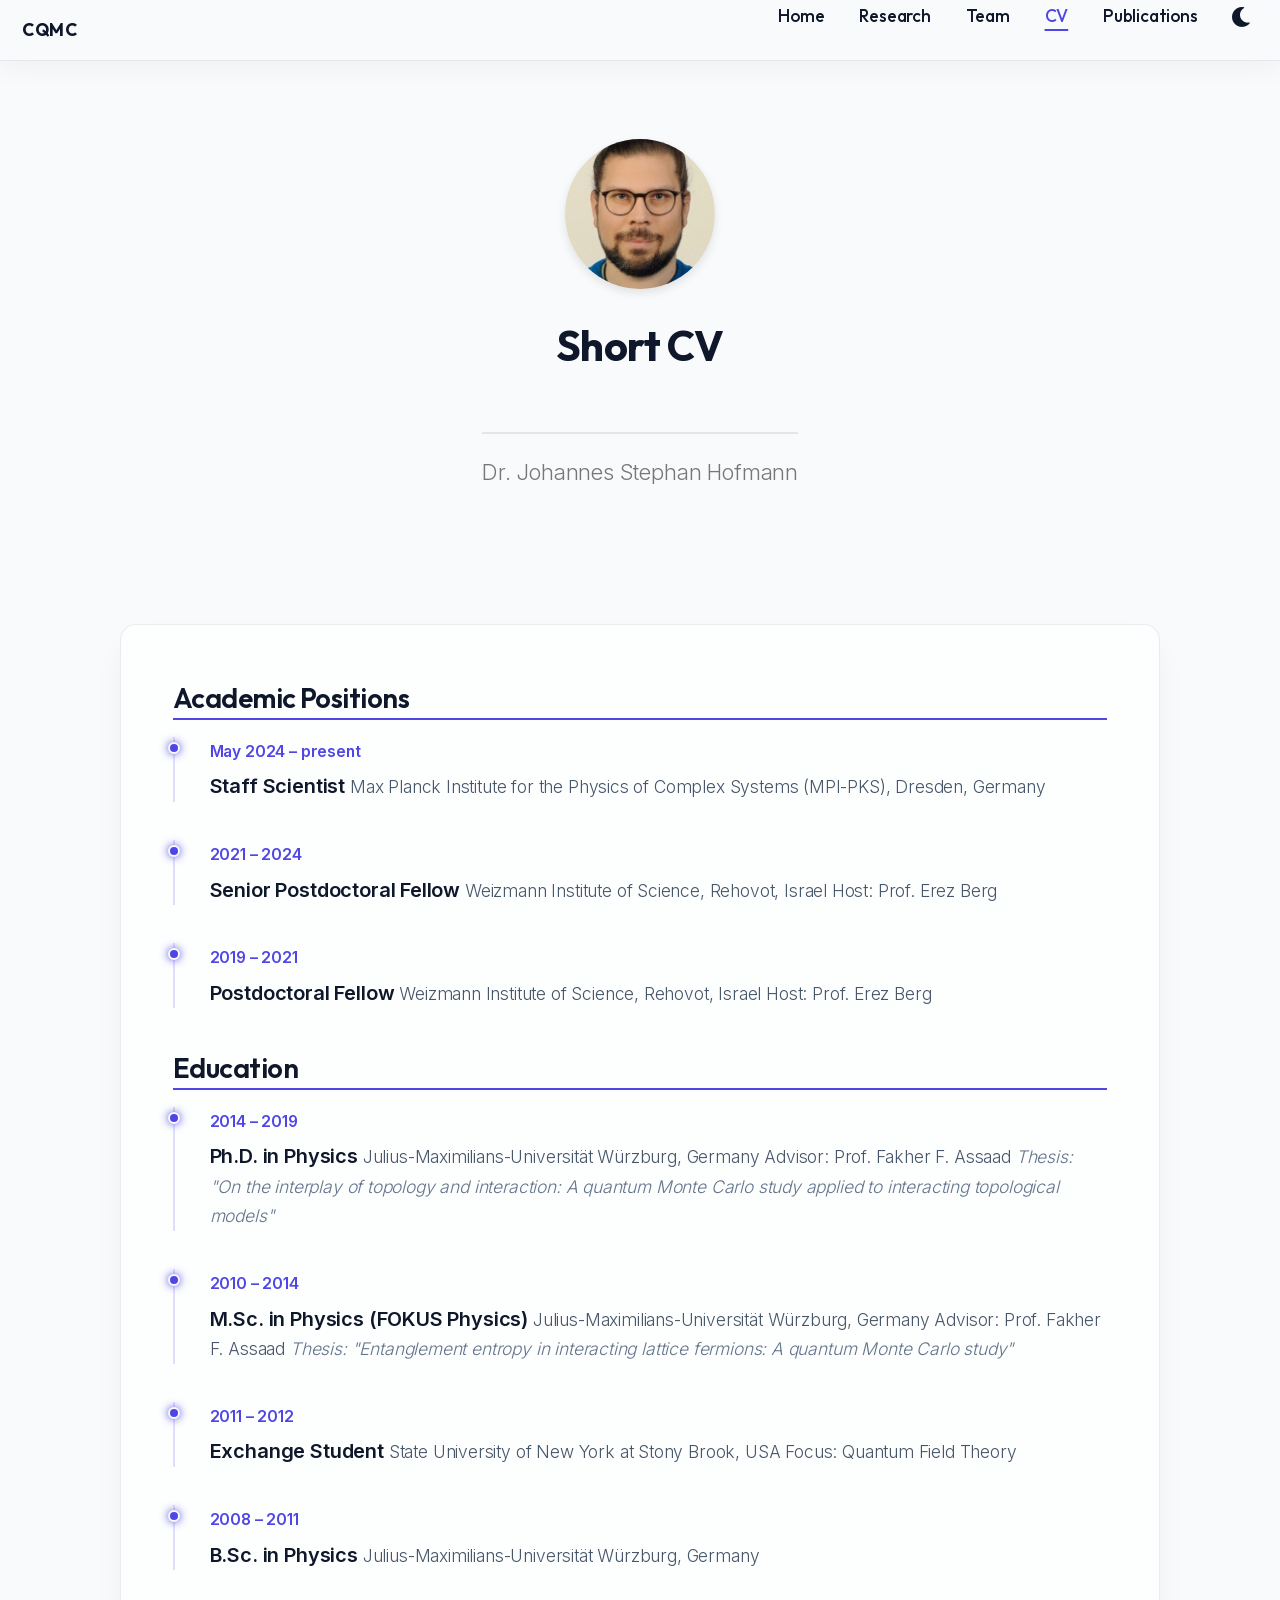
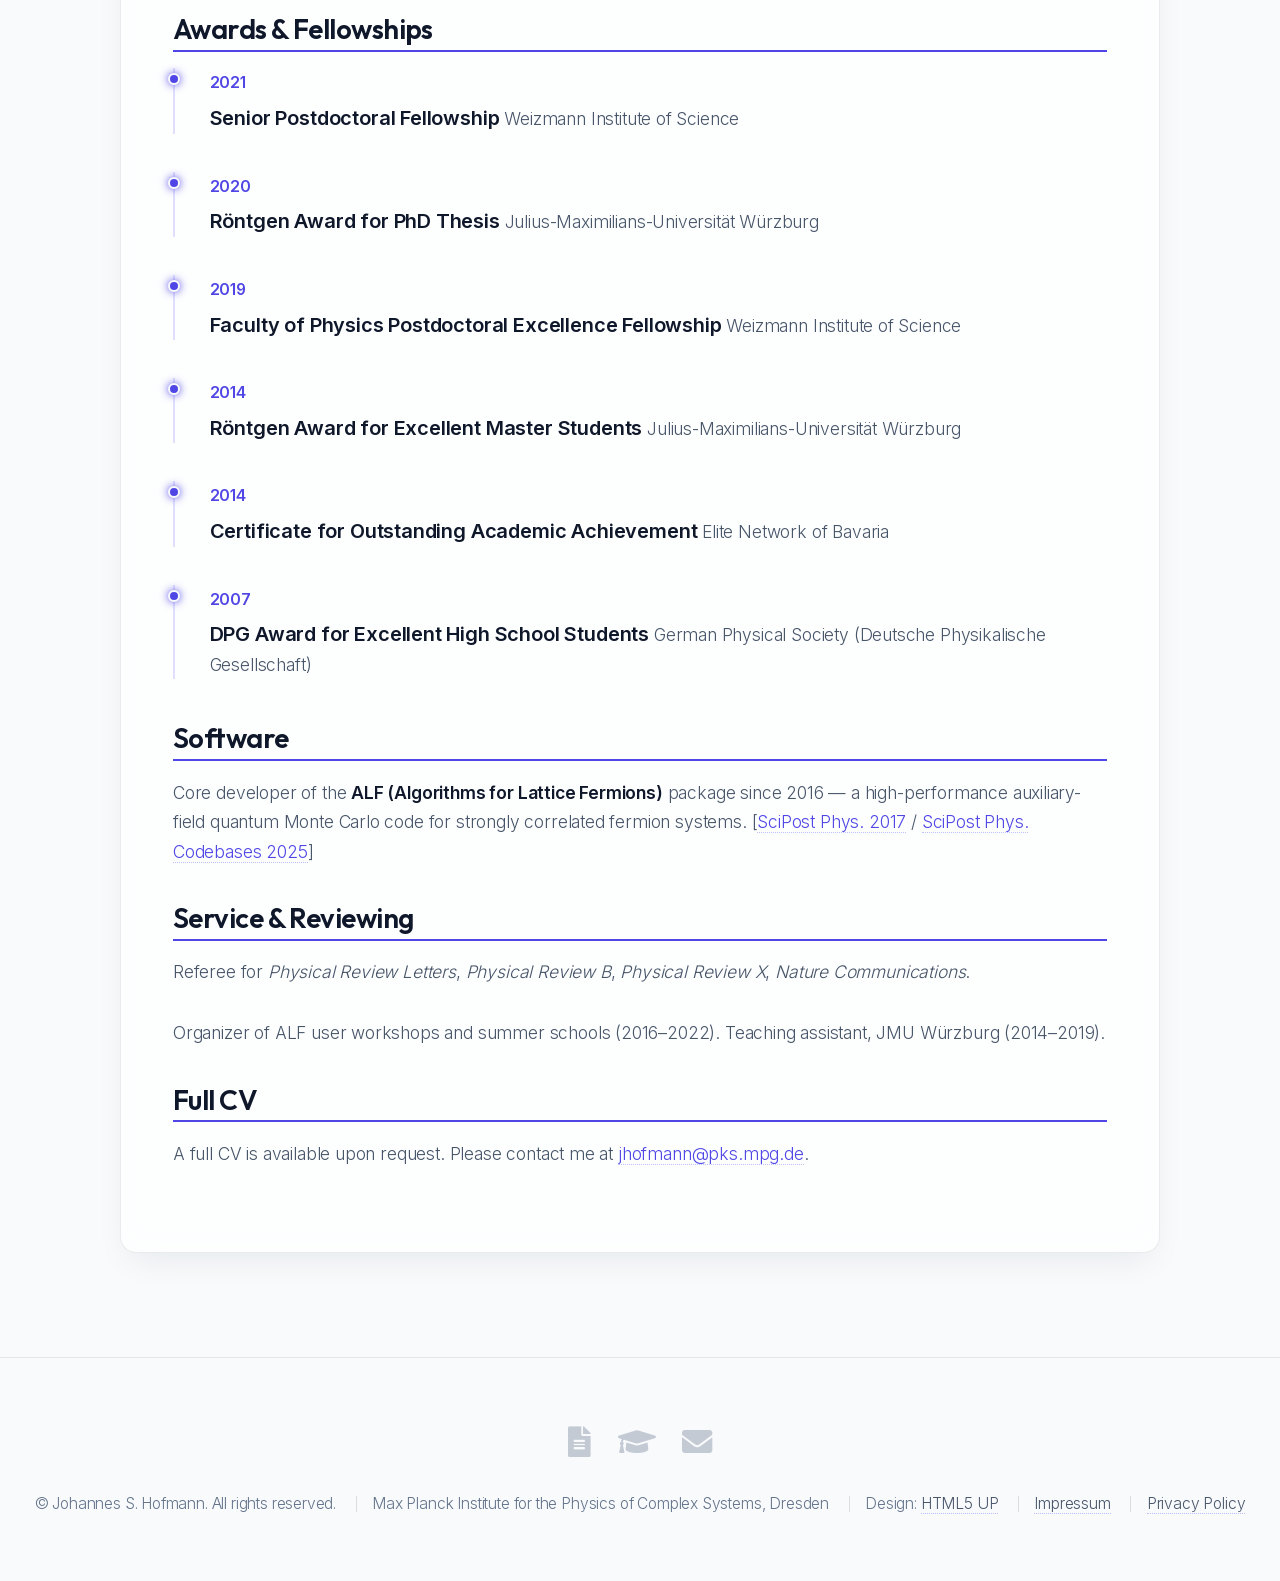
==== commit 7da50a24: "update" ====
--- a/cv.html
+++ b/cv.html
@@ -13,23 +13,22 @@
     <link rel="icon" href="images/favicon-16.png" sizes="16x16" />
     <link rel="apple-touch-icon" href="images/apple-touch-icon.png" />
 
-    <!-- Social preview. og:url and og:image must be ABSOLUTE, so this base has to
-         be updated when the site moves to its final address (GitHub Pages). -->
-    <link rel="canonical" href="https://www.pks.mpg.de/~jhofmann/cv.html" />
+    <!-- Canonical and social-preview URLs use the public GitHub Pages address. -->
+    <link rel="canonical" href="https://johanneshofmann87.github.io/cv.html" />
     <meta property="og:type" content="website" />
     <meta property="og:site_name" content="CQMC Group" />
     <meta property="og:locale" content="en_GB" />
     <meta property="og:title" content="CV — CQMC Group" />
     <meta property="og:description" content="Short CV of Dr. Johannes S. Hofmann, Staff Scientist at MPI-PKS Dresden." />
-    <meta property="og:url" content="https://www.pks.mpg.de/~jhofmann/cv.html" />
-    <meta property="og:image" content="https://www.pks.mpg.de/~jhofmann/images/og-preview.jpg" />
+    <meta property="og:url" content="https://johanneshofmann87.github.io/cv.html" />
+    <meta property="og:image" content="https://johanneshofmann87.github.io/images/og-preview.jpg" />
     <meta property="og:image:width" content="1200" />
     <meta property="og:image:height" content="630" />
     <meta property="og:image:alt" content="CQMC — Correlated Quantum Matter Computations, research group of Dr. Johannes S. Hofmann" />
     <meta name="twitter:card" content="summary_large_image" />
     <meta name="twitter:title" content="CV — CQMC Group" />
     <meta name="twitter:description" content="Short CV of Dr. Johannes S. Hofmann, Staff Scientist at MPI-PKS Dresden." />
-    <meta name="twitter:image" content="https://www.pks.mpg.de/~jhofmann/images/og-preview.jpg" />
+    <meta name="twitter:image" content="https://johanneshofmann87.github.io/images/og-preview.jpg" />
 
     <link rel="stylesheet" href="assets/css/main.css" />
     <link rel="stylesheet" href="assets/css/custom.css" />
@@ -111,7 +110,7 @@
                     <div class="cv-entry">
                         <span class="cv-year">2014 – 2019</span>
                         <div class="cv-entry-body">
-                            <strong>Ph.D. in Physics — summa cum laude</strong>
+                            <strong>Ph.D. in Physics</strong>
                             <span>Julius-Maximilians-Universität Würzburg, Germany</span>
                             <span>Advisor: Prof. Fakher F. Assaad</span>
                             <em>Thesis: "On the interplay of topology and interaction: A quantum Monte Carlo study
@@ -122,7 +121,7 @@
                     <div class="cv-entry">
                         <span class="cv-year">2010 – 2014</span>
                         <div class="cv-entry-body">
-                            <strong>M.Sc. in Physics (FOKUS Physics) — grade 1.0 (excellent)</strong>
+                            <strong>M.Sc. in Physics (FOKUS Physics)</strong>
                             <span>Julius-Maximilians-Universität Würzburg, Germany</span>
                             <span>Advisor: Prof. Fakher F. Assaad</span>
                             <em>Thesis: "Entanglement entropy in interacting lattice fermions: A quantum Monte Carlo
@@ -142,7 +141,7 @@
                     <div class="cv-entry">
                         <span class="cv-year">2008 – 2011</span>
                         <div class="cv-entry-body">
-                            <strong>B.Sc. in Physics — grade 1.1 (excellent)</strong>
+                            <strong>B.Sc. in Physics</strong>
                             <span>Julius-Maximilians-Universität Würzburg, Germany</span>
                         </div>
                     </div>
@@ -152,13 +151,13 @@
                 <div class="cv-section">
                     <h3>Awards &amp; Fellowships</h3>
 
-                    <div class="cv-entry">
+                    <!-- <div class="cv-entry">
                         <span class="cv-year">2022</span>
                         <div class="cv-entry-body">
                             <strong>XSEDE Research Grant (extension)</strong>
                             <span>SDSC Expanse</span>
                         </div>
-                    </div>
+                    </div> -->
 
                     <div class="cv-entry">
                         <span class="cv-year">2021</span>
@@ -168,11 +167,19 @@
                         </div>
                     </div>
 
-                    <div class="cv-entry">
+                    <!-- <div class="cv-entry">
                         <span class="cv-year">2021</span>
                         <div class="cv-entry-body">
                             <strong>XSEDE Research Grant</strong>
                             <span>SDSC Expanse</span>
+                        </div>
+                    </div> -->
+
+                    <div class="cv-entry">
+                        <span class="cv-year">2020</span>
+                        <div class="cv-entry-body">
+                            <strong>Röntgen Award for PhD Thesis</strong>
+                            <span>Julius-Maximilians-Universität Würzburg</span>
                         </div>
                     </div>
 
@@ -224,7 +231,7 @@
                 <div class="cv-section">
                     <h3>Service &amp; Reviewing</h3>
                     <p>Referee for <em>Physical Review Letters</em>, <em>Physical Review B</em>, <em>Physical Review
-                            X</em>, <em>npj Quantum Materials</em>, <em>SciPost Physics</em>, <em>Nature
+                            X</em>, <em>Nature
                             Communications</em>.</p>
                     <p>Organizer of ALF user workshops and summer schools (2016–2022). Teaching assistant, JMU Würzburg
                         (2014–2019).</p>
@@ -274,4 +281,4 @@
 
 </body>
 
-</html>+</html>
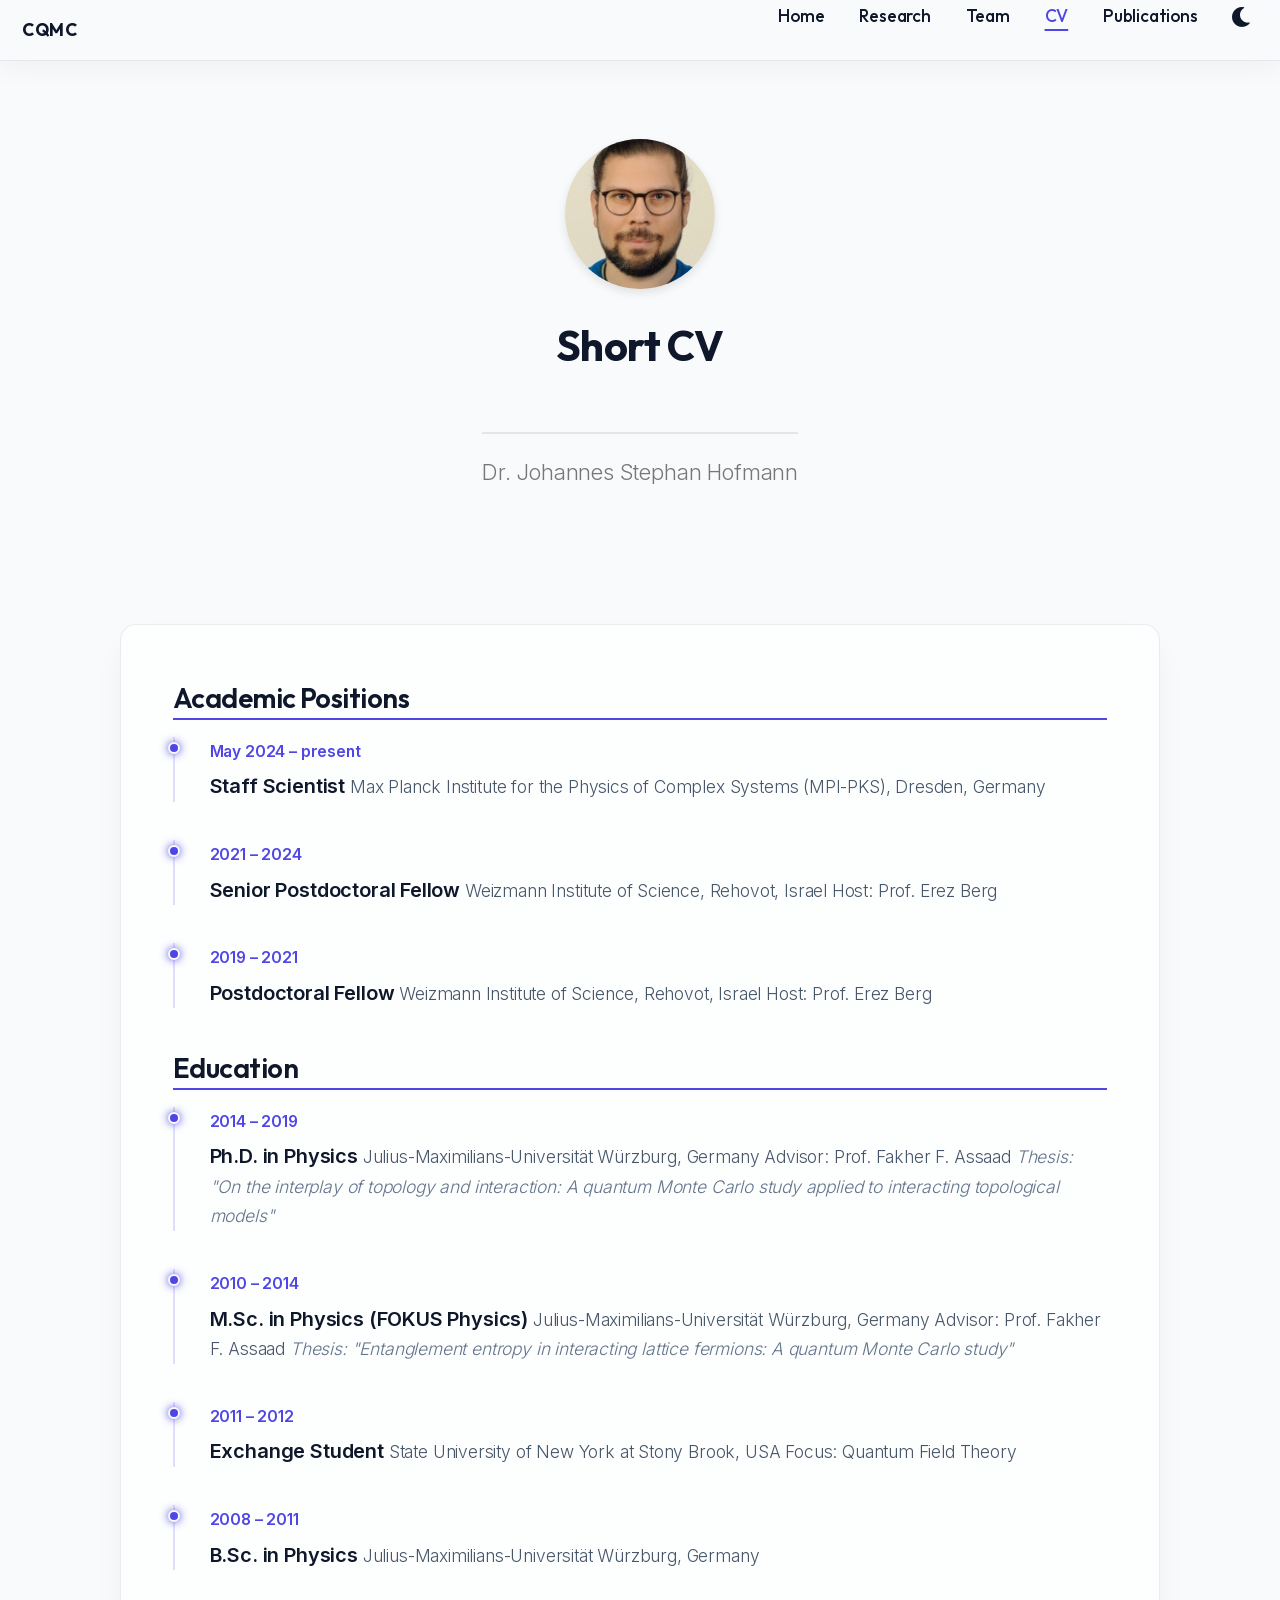
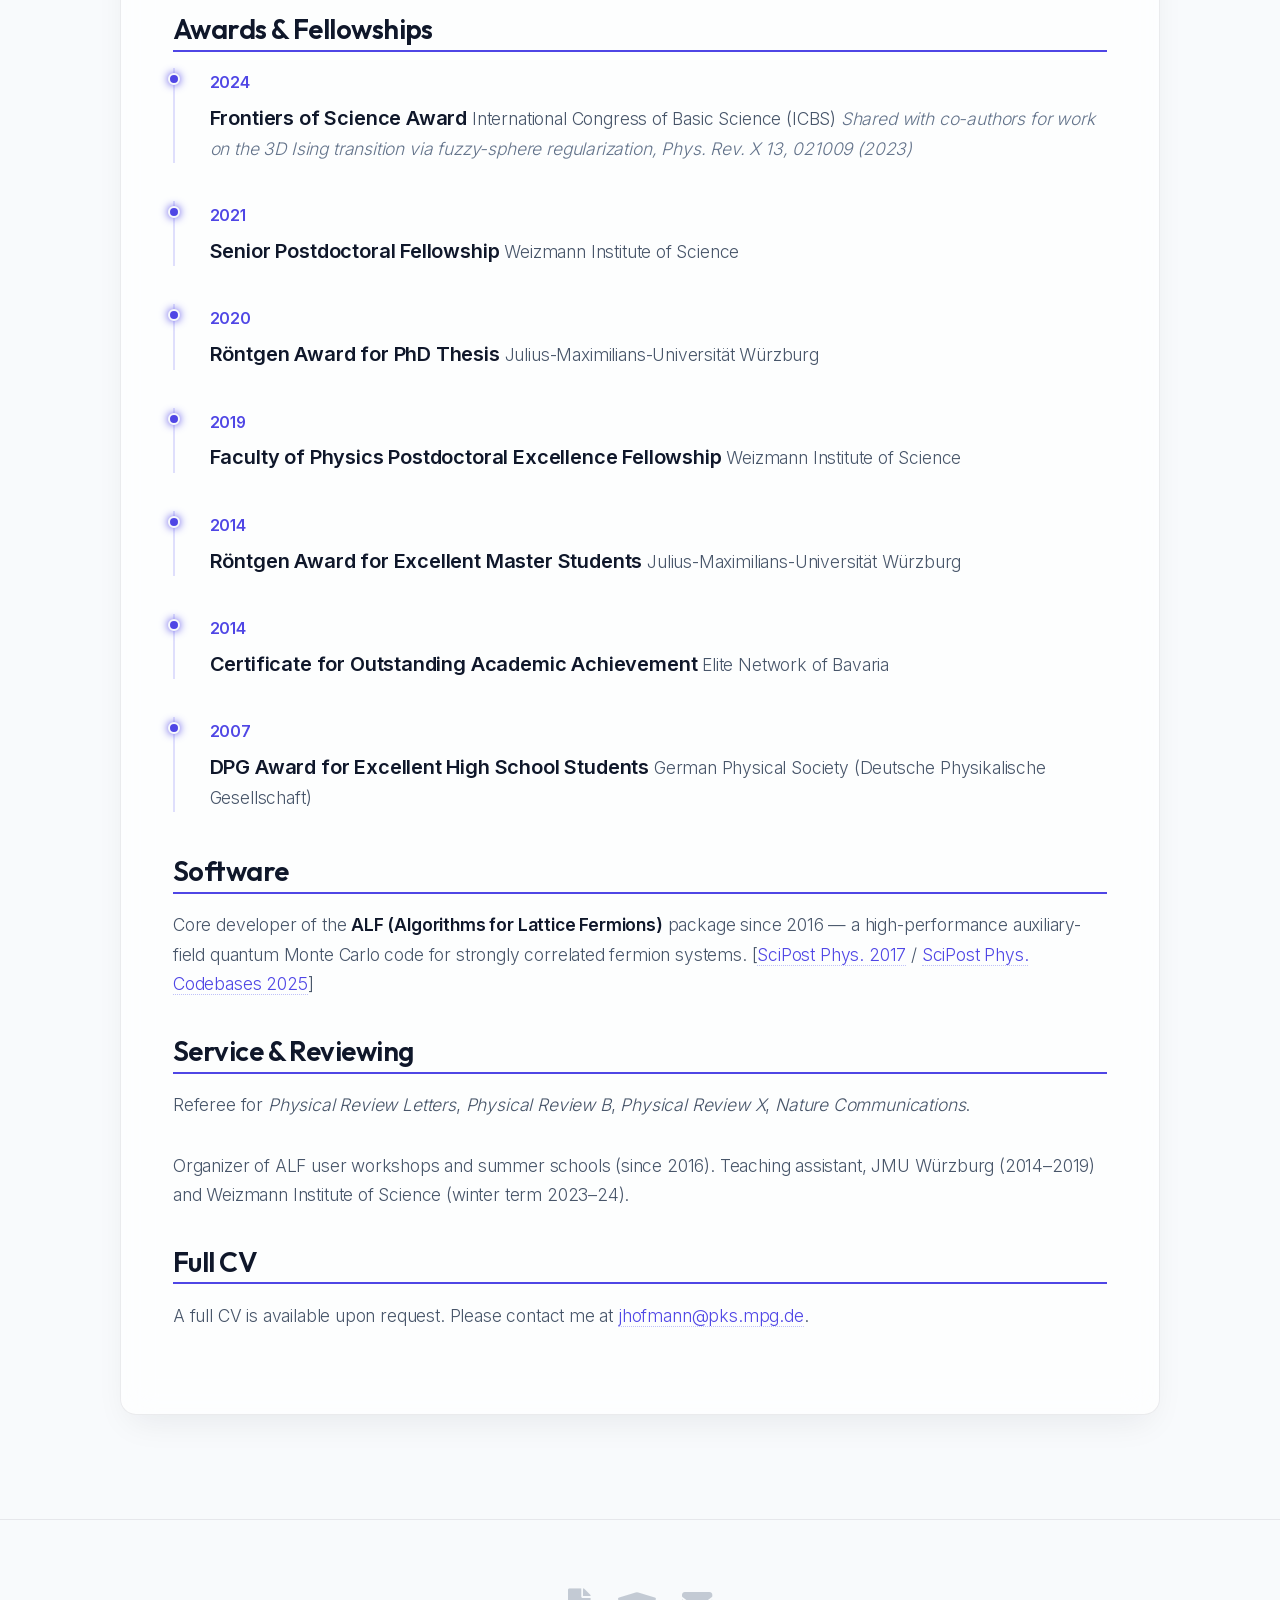
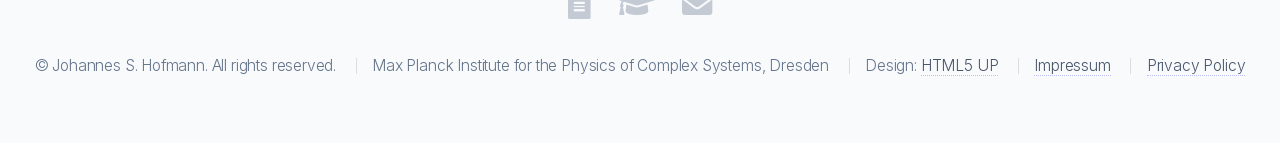
==== commit 5d1bc77c: "update" ====
--- a/cv.html
+++ b/cv.html
@@ -151,6 +151,16 @@
                 <div class="cv-section">
                     <h3>Awards &amp; Fellowships</h3>
 
+                    <div class="cv-entry">
+                        <span class="cv-year">2024</span>
+                        <div class="cv-entry-body">
+                            <strong>Frontiers of Science Award</strong>
+                            <span>International Congress of Basic Science (ICBS)</span>
+                            <em>Shared with co-authors for work on the 3D Ising transition via fuzzy-sphere
+                                regularization, Phys. Rev. X 13, 021009 (2023)</em>
+                        </div>
+                    </div>
+
                     <!-- <div class="cv-entry">
                         <span class="cv-year">2022</span>
                         <div class="cv-entry-body">
@@ -233,8 +243,8 @@
                     <p>Referee for <em>Physical Review Letters</em>, <em>Physical Review B</em>, <em>Physical Review
                             X</em>, <em>Nature
                             Communications</em>.</p>
-                    <p>Organizer of ALF user workshops and summer schools (2016–2022). Teaching assistant, JMU Würzburg
-                        (2014–2019).</p>
+                    <p>Organizer of ALF user workshops and summer schools (since 2016). Teaching assistant, JMU Würzburg
+                        (2014–2019) and Weizmann Institute of Science (winter term 2023–24).</p>
                 </div>
 
                 <!-- Full CV -->
--- a/assets/css/custom.css
+++ b/assets/css/custom.css
@@ -473,6 +473,22 @@
     }
 }
 
+/* Highlighted-publication figures. A fixed aspect ratio rather than a fixed
+   max-height: with only the height capped, the box's shape followed the card
+   width, so object-fit cropped a different slice of each figure at every window
+   size. The images are dedicated panel crops (images/pub_*.png), and `contain`
+   letterboxes those whose shape differs from 12:5 on white, matching the
+   figures' own background. */
+.pub-row .pub-thumb {
+    display: block;
+    width: 100%;
+    aspect-ratio: 12 / 5;
+    object-fit: contain;
+    background: #fff;
+    border-radius: 4px;
+    margin-bottom: 1em;
+}
+
 /* Team strip on the homepage. Four members used to wrap 3+1 and orphan the
    fourth. Explicit column counts rather than auto-fit: with exactly four items
    auto-fit produces a 3+1 orphan again in the 600-800px band, whereas 2 or 4
@@ -628,12 +644,52 @@
     box-shadow: 0 0 0 3px var(--accent-indigo), 0 8px 24px rgba(0,0,0,0.3);
 }
 
-/* Person grid in team.html */
+/* Person grid in team.html. One full-width card per row: with bios the cards
+   became tall, and the old auto-fill grid left empty columns next to a section
+   with only one or two members. Inside a card, photo/name/position sit in a
+   fixed column on the left and the bio fills the rest, mirroring the PI block;
+   they stack again on narrow screens (see the 900px query below). */
 .person-grid {
     display: grid;
-    grid-template-columns: repeat(auto-fill, minmax(260px, 1fr));
+    grid-template-columns: 1fr;
     gap: 2em;
     margin: 2em 0;
+}
+
+.person-grid > .person-card {
+    display: flex;
+    align-items: center;
+    gap: 2.5em;
+}
+
+/* At least 220px so all photos line up; grows instead of wrapping a long
+   name onto two lines at the larger desktop font size. */
+.person-grid .person-id {
+    flex: 0 0 auto;
+    min-width: 220px;
+}
+
+.person-grid .person-id h4 {
+    white-space: nowrap;
+}
+
+.person-grid .person-card p.person-bio {
+    flex: 1 1 auto;
+    margin-top: 0 !important;
+}
+
+@media screen and (max-width: 900px) {
+    .person-grid > .person-card {
+        display: block;
+    }
+
+    .person-grid .person-id h4 {
+        white-space: normal;
+    }
+
+    .person-grid .person-card p.person-bio {
+        margin-top: 1em !important;
+    }
 }
 
 .person-card {
@@ -666,6 +722,12 @@
 
 .person-card p a {
     border-bottom: none;
+}
+
+.person-card p.person-bio {
+    margin-top: 1em !important;
+    text-align: left;
+    line-height: 1.6;
 }
 
 /* Larger team detail view avatars */
